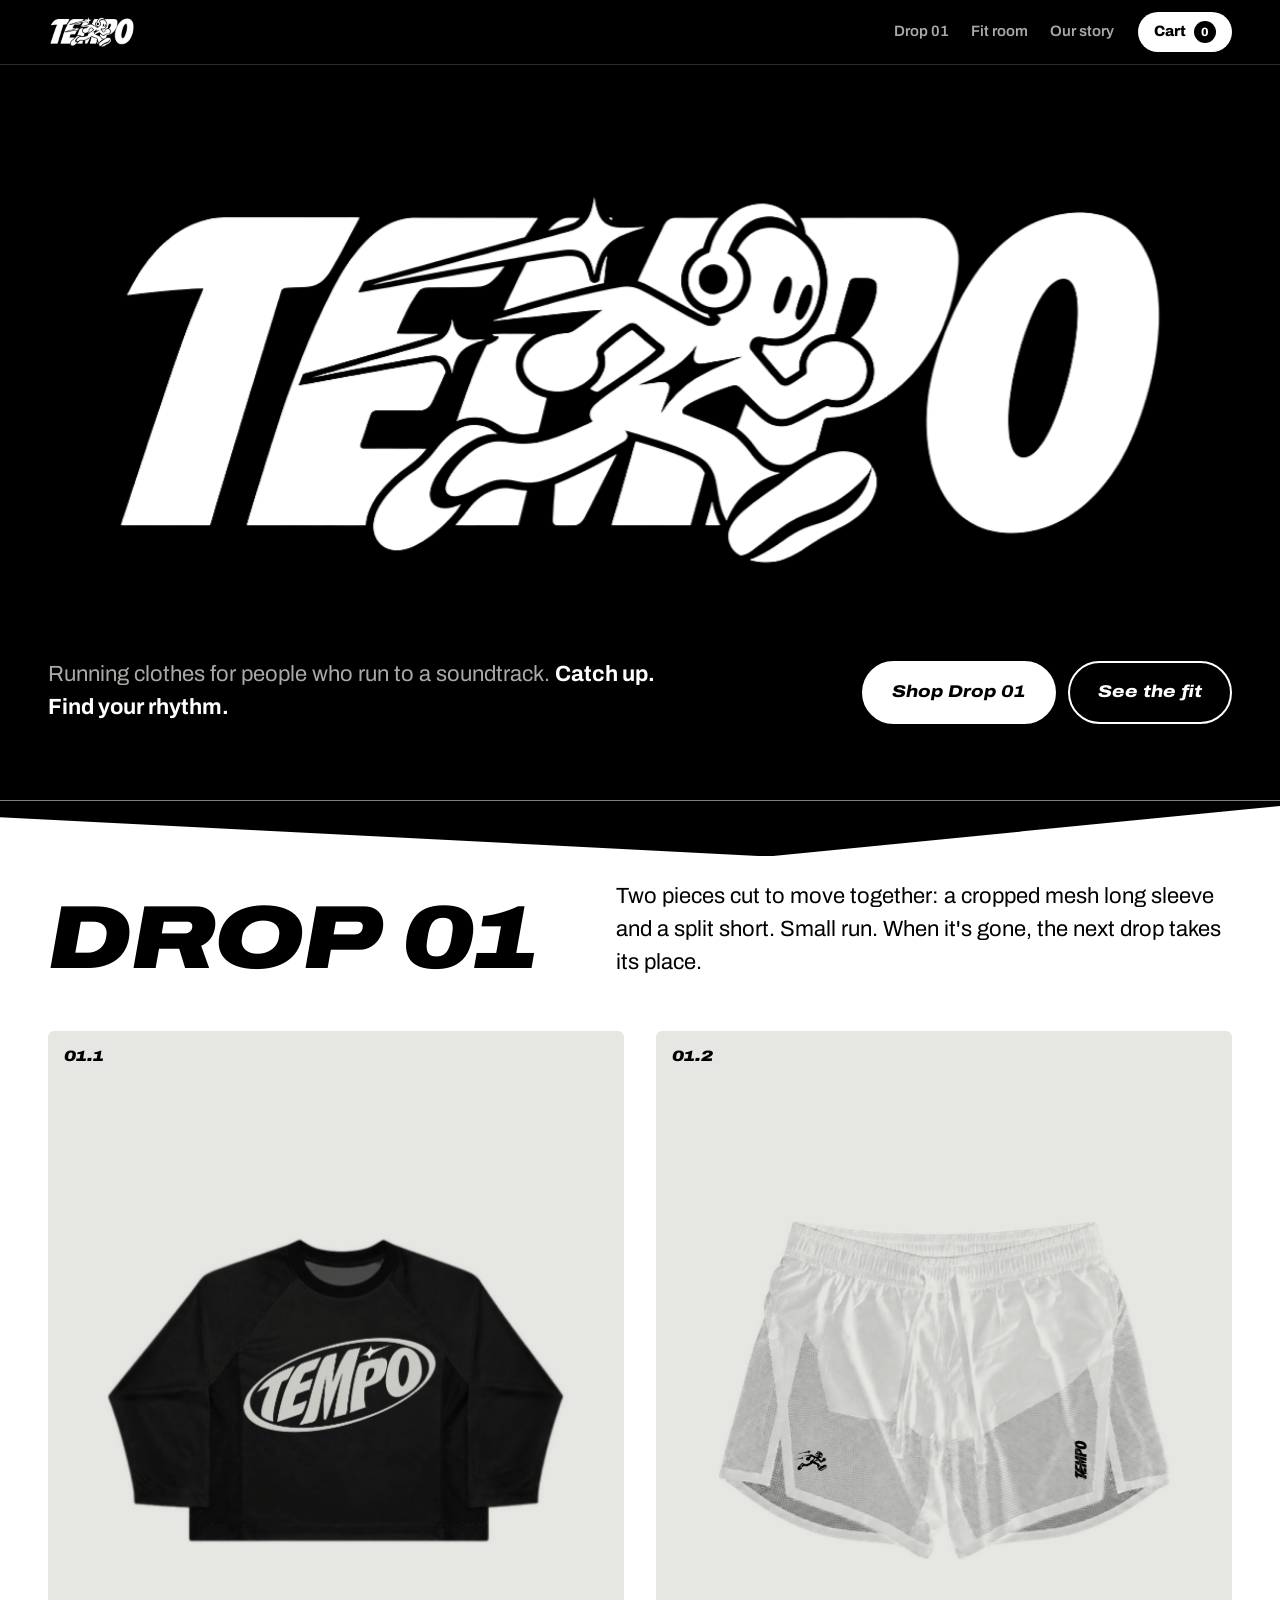
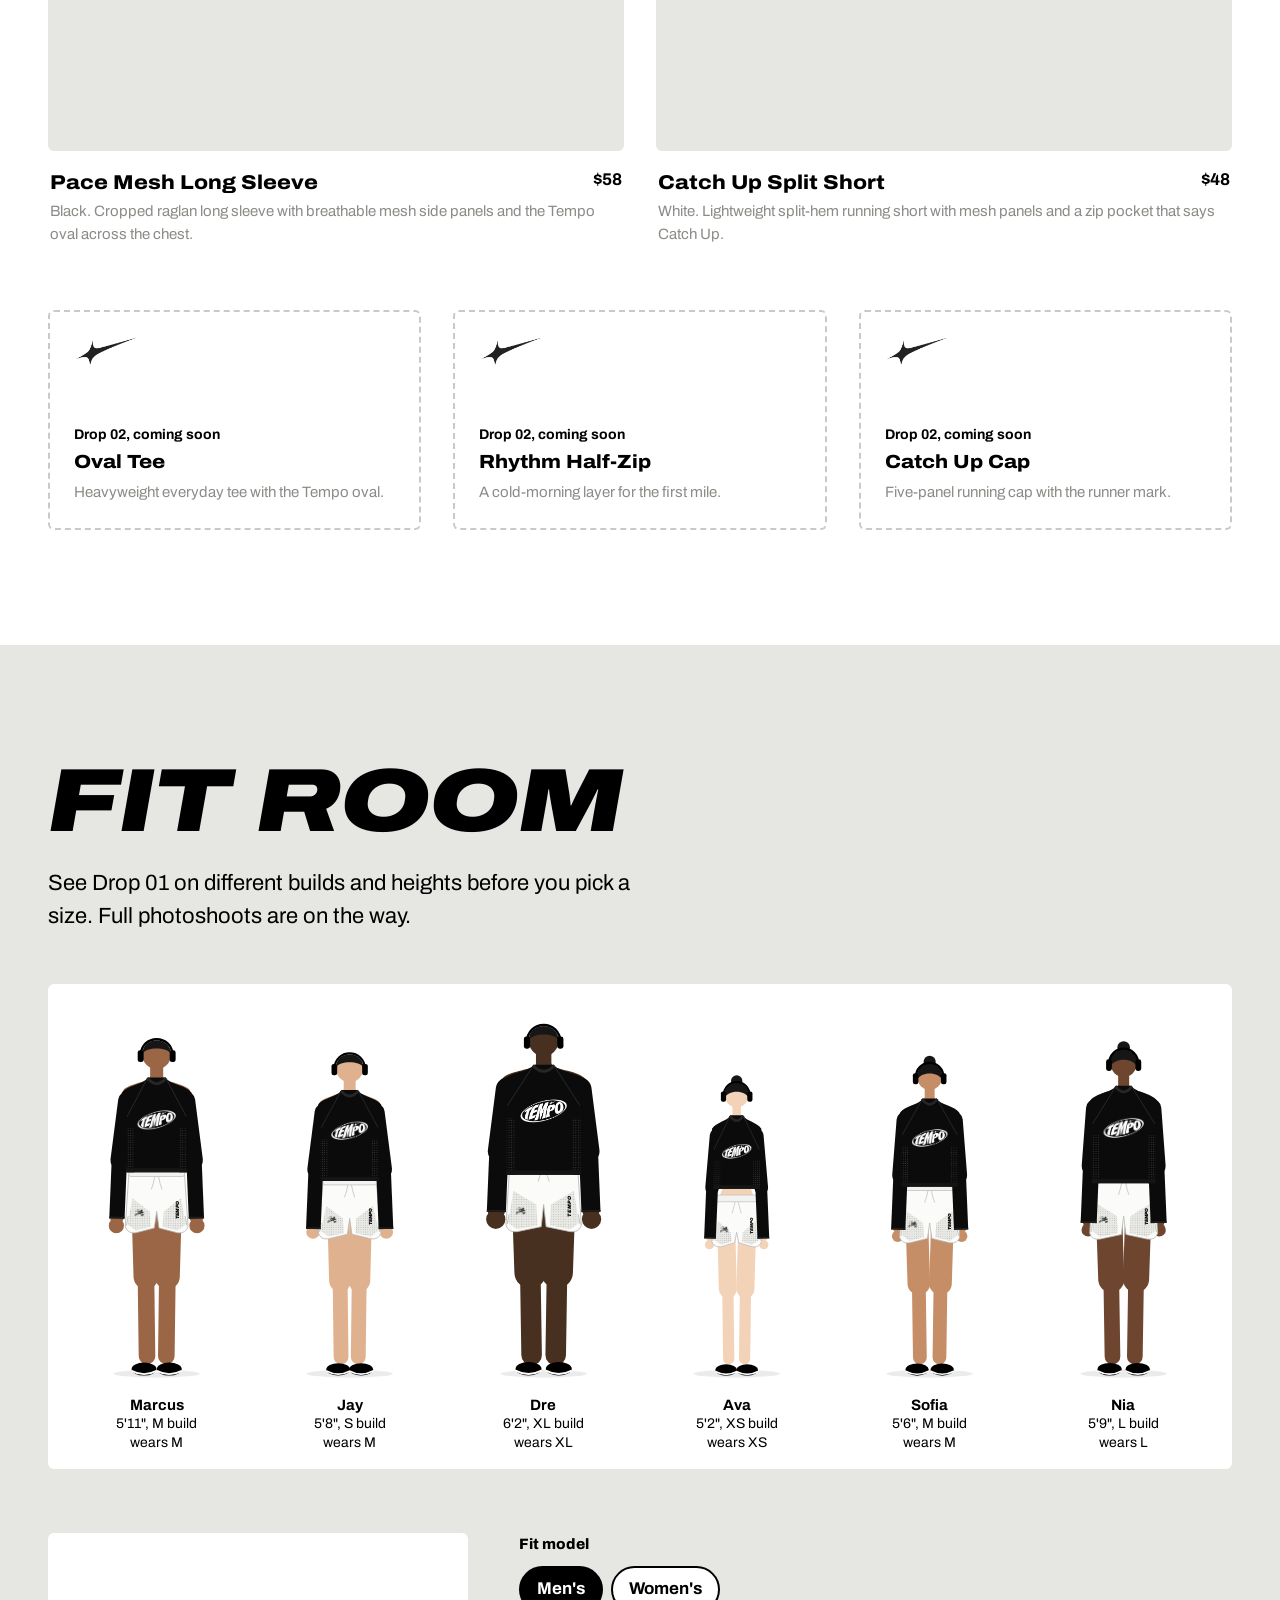
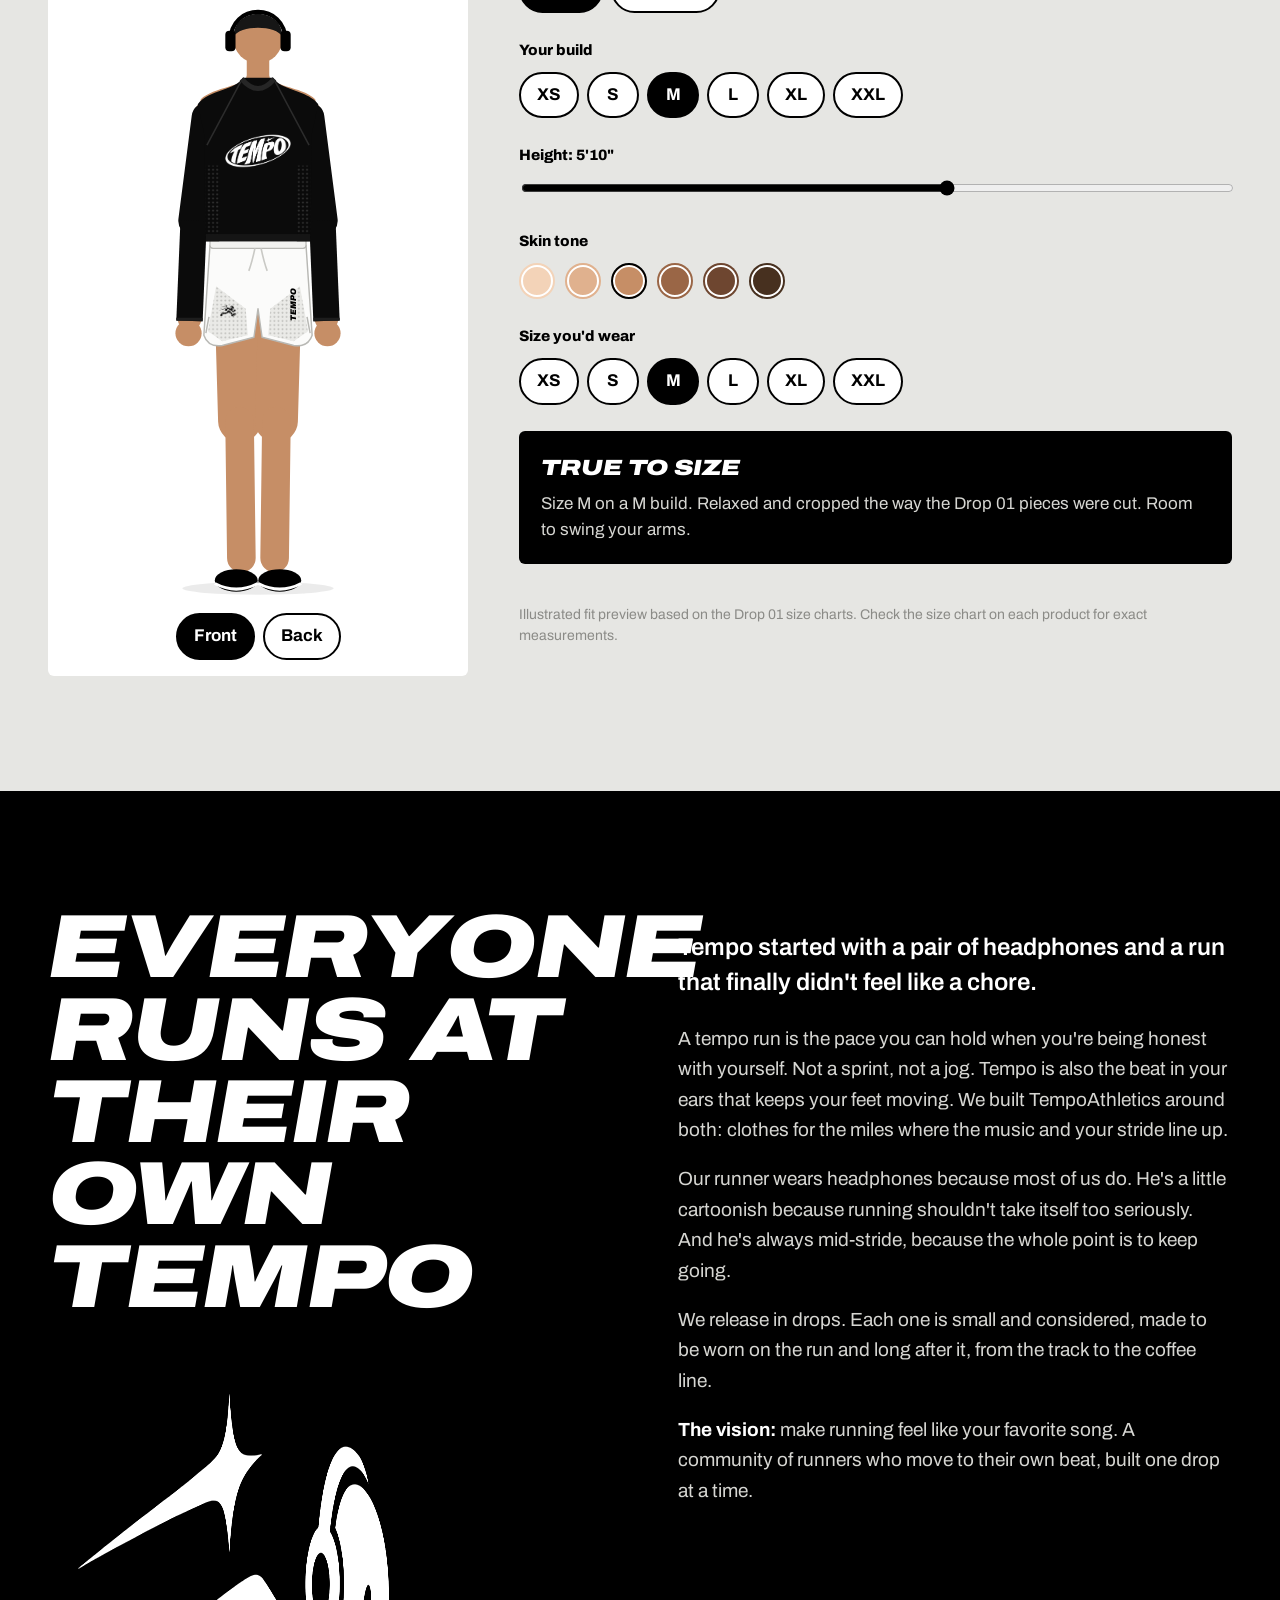
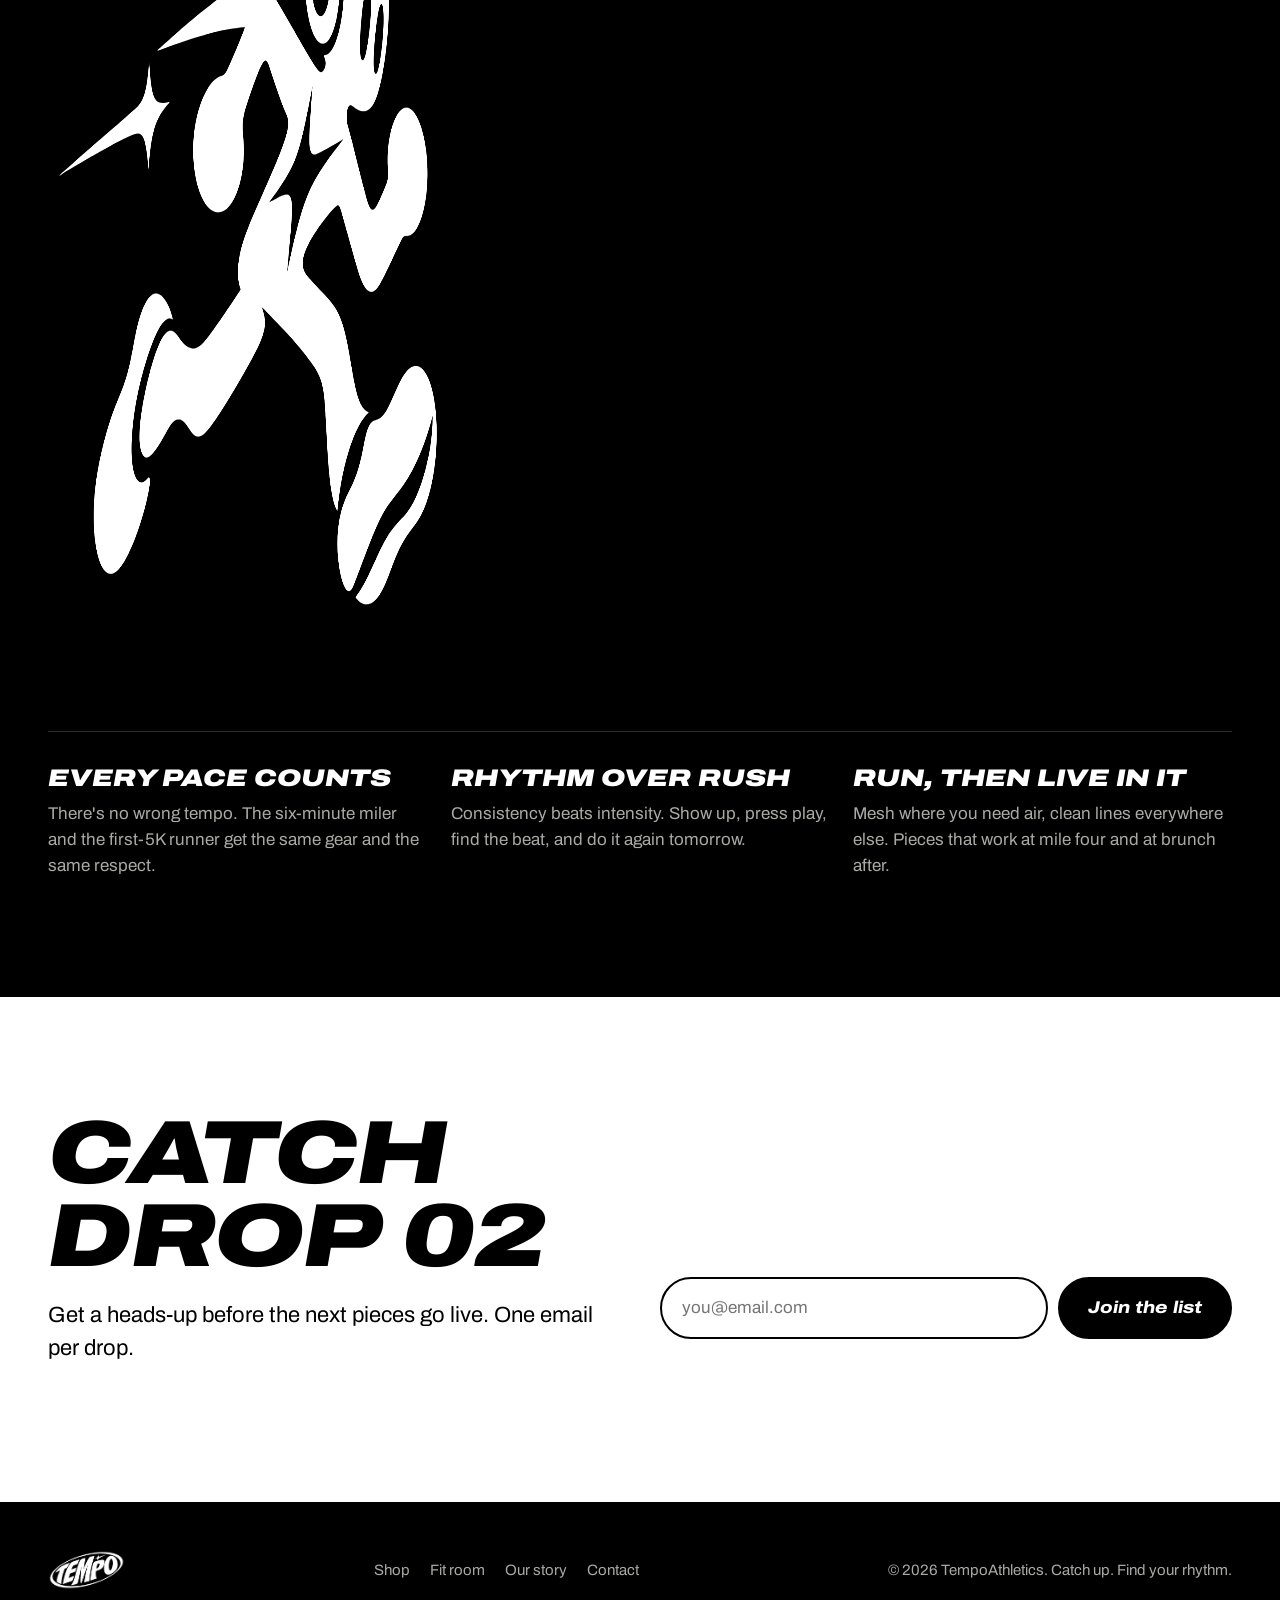
==== index.html @ 18c46579 "Launch TempoAthletics brand site and store Brand story and vision, Drop 01 shop, product pages, cart" ====
<!doctype html>
<html lang="en">
<head>
  <meta charset="utf-8">
  <meta name="viewport" content="width=device-width, initial-scale=1">
  <title>TempoAthletics — Catch up. Find your rhythm.</title>
  <meta name="description" content="TempoAthletics makes running clothes for people who run to a soundtrack. Shop Drop 01: the Pace Mesh Long Sleeve and Catch Up Split Short.">
  <meta property="og:title" content="TempoAthletics">
  <meta property="og:description" content="Catch up. Find your rhythm. Drop 01 is live.">
  <meta property="og:image" content="assets/logos/tempo-runner-wordmark-white.png">
  <meta name="theme-color" content="#000000">
  <link rel="icon" href="assets/logos/tempo-runner-black.png">
  <link rel="preconnect" href="https://fonts.googleapis.com">
  <link rel="preconnect" href="https://fonts.gstatic.com" crossorigin>
  <link href="https://fonts.googleapis.com/css2?family=Archivo:ital,wdth,wght@0,62..125,400..900;1,62..125,400..900&display=swap" rel="stylesheet">
  <link rel="stylesheet" href="css/style.css">
</head>
<body data-page="home">

<main>
  <!-- HERO -->
  <section class="hero" aria-labelledby="hero-title">
    <div class="wrap">
      <h1 id="hero-title" class="sr-only">TempoAthletics</h1>
      <div class="hero-mark">
        <img src="assets/logos/tempo-runner-wordmark-white.png" alt="Tempo wordmark with the headphone runner" width="1053" height="408">
      </div>
      <div class="hero-copy">
        <p class="lede">Running clothes for people who run to a soundtrack. <strong>Catch up. Find your rhythm.</strong></p>
        <div class="hero-actions">
          <a class="btn btn-solid-light" href="#drop">Shop Drop 01</a>
          <a class="btn btn-ghost-light" href="#fit-room">See the fit</a>
        </div>
      </div>
    </div>
  </section>
  <div class="hem" aria-hidden="true"></div>

  <!-- DROP 01 -->
  <section id="drop" aria-labelledby="drop-title" style="padding-top:24px">
    <div class="wrap">
      <div class="section-head">
        <h2 id="drop-title" class="display">Drop 01</h2>
        <p class="lede">Two pieces cut to move together: a cropped mesh long sleeve and a split short. Small run. When it's gone, the next drop takes its place.</p>
      </div>
      <div class="drop-grid" data-drop-grid></div>
      <div class="soon-row" data-soon-row aria-label="Coming in Drop 02"></div>
    </div>
  </section>

  <!-- FIT ROOM -->
  <section id="fit-room" class="fitroom" aria-labelledby="fit-title">
    <div class="wrap">
      <div class="section-head">
        <h2 id="fit-title" class="display">Fit room</h2>
        <p class="lede">See Drop 01 on different builds and heights before you pick a size. Full photoshoots are on the way.</p>
      </div>

      <div class="lineup" data-lineup></div>

      <div class="builder">
        <div class="stage">
          <div data-stage></div>
          <div class="stage-toggle seg" role="group" aria-label="View">
            <button type="button" data-view="front" aria-pressed="true">Front</button>
            <button type="button" data-view="back" aria-pressed="false">Back</button>
          </div>
        </div>
        <div class="controls">
          <fieldset class="control">
            <legend>Fit model</legend>
            <div class="seg" data-ctl="sex">
              <button type="button" data-v="m" aria-pressed="true">Men's</button>
              <button type="button" data-v="f" aria-pressed="false">Women's</button>
            </div>
          </fieldset>
          <fieldset class="control">
            <legend>Your build</legend>
            <div class="seg" data-ctl="body"></div>
          </fieldset>
          <div class="control">
            <label for="height">Height: <span data-height-out>5'10"</span></label>
            <input id="height" type="range" min="58" max="78" step="1" value="70" data-ctl-height>
          </div>
          <fieldset class="control">
            <legend>Skin tone</legend>
            <div class="tones" data-ctl="tone"></div>
          </fieldset>
          <fieldset class="control">
            <legend>Size you'd wear</legend>
            <div class="seg" data-ctl="size"></div>
          </fieldset>
          <div class="fit-readout" aria-live="polite" data-readout></div>
          <p class="fit-note">Illustrated fit preview based on the Drop 01 size charts. Check the size chart on each product for exact measurements.</p>
        </div>
      </div>
    </div>
  </section>

  <!-- STORY -->
  <section id="story" class="story" aria-labelledby="story-title">
    <div class="wrap">
      <div class="story-grid">
        <div>
          <h2 id="story-title" class="display" style="margin-bottom:40px">Everyone runs at their own tempo</h2>
          <img class="runner" src="assets/logos/tempo-runner-white.png" alt="The Tempo runner, mid-stride with headphones on" width="1299" height="883">
        </div>
        <div class="story-body">
          <p>Tempo started with a pair of headphones and a run that finally didn't feel like a chore.</p>
          <p>A tempo run is the pace you can hold when you're being honest with yourself. Not a sprint, not a jog. Tempo is also the beat in your ears that keeps your feet moving. We built TempoAthletics around both: clothes for the miles where the music and your stride line up.</p>
          <p>Our runner wears headphones because most of us do. He's a little cartoonish because running shouldn't take itself too seriously. And he's always mid-stride, because the whole point is to keep going.</p>
          <p>We release in drops. Each one is small and considered, made to be worn on the run and long after it, from the track to the coffee line.</p>
          <p><strong style="color:#fff">The vision:</strong> make running feel like your favorite song. A community of runners who move to their own beat, built one drop at a time.</p>
        </div>
      </div>
      <div class="beliefs">
        <div>
          <h3>Every pace counts</h3>
          <p>There's no wrong tempo. The six-minute miler and the first-5K runner get the same gear and the same respect.</p>
        </div>
        <div>
          <h3>Rhythm over rush</h3>
          <p>Consistency beats intensity. Show up, press play, find the beat, and do it again tomorrow.</p>
        </div>
        <div>
          <h3>Run, then live in it</h3>
          <p>Mesh where you need air, clean lines everywhere else. Pieces that work at mile four and at brunch after.</p>
        </div>
      </div>
    </div>
  </section>

  <!-- SIGNUP -->
  <section class="signup" aria-labelledby="signup-title">
    <div class="wrap signup-grid">
      <div>
        <h2 id="signup-title" class="display">Catch Drop 02</h2>
        <p class="lede">Get a heads-up before the next pieces go live. One email per drop.</p>
      </div>
      <div>
        <form data-signup novalidate>
          <label for="signup-email" class="sr-only">Email address</label>
          <input id="signup-email" type="email" placeholder="you@email.com" autocomplete="email" required>
          <button class="btn btn-solid-dark" type="submit">Join the list</button>
        </form>
        <p class="form-msg" data-signup-msg></p>
      </div>
    </div>
  </section>
</main>

<script src="js/app.js"></script>
<script src="js/fitroom.js"></script>
<script src="js/home.js"></script>
</body>
</html>
---- css/style.css ----
/* TempoAthletics — design tokens
   Monochrome like the garments: black top, white short, mesh grey in between. */
:root {
  --ink: #000000;
  --paper: #ffffff;
  --mesh: #e6e6e3;       /* light mesh panel */
  --mesh-deep: #8b8b87;  /* mesh shadow / secondary text on white */
  --smoke: #a9a9a5;      /* secondary text on black */
  --rule-dark: #2b2b2b;
  --pace: 0.6s;          /* one beat */
  --font: "Archivo", system-ui, sans-serif;
  --gutter: clamp(16px, 4vw, 48px);
  --max: 1280px;
}

*, *::before, *::after { box-sizing: border-box; }
html { -webkit-text-size-adjust: 100%; }
body {
  margin: 0;
  background: var(--paper);
  color: var(--ink);
  font-family: var(--font);
  font-size: 17px;
  line-height: 1.55;
  font-variation-settings: "wdth" 100;
}
img { max-width: 100%; display: block; }
a { color: inherit; }
button { font: inherit; color: inherit; }
:focus-visible { outline: 3px solid var(--mesh-deep); outline-offset: 3px; }
.wrap { max-width: var(--max); margin: 0 auto; padding: 0 var(--gutter); }
.sr-only { position: absolute; width: 1px; height: 1px; overflow: hidden; clip: rect(0 0 0 0); white-space: nowrap; }

/* Display type: expanded, italic, heavy — the logo's posture */
.display {
  font-style: italic;
  font-weight: 900;
  font-variation-settings: "wdth" 125;
  text-transform: uppercase;
  letter-spacing: -0.01em;
  line-height: 0.92;
  margin: 0;
}
h2.display { font-size: clamp(40px, 7vw, 96px); }
h3 { font-size: 22px; line-height: 1.2; margin: 0 0 8px; font-weight: 800; font-variation-settings: "wdth" 112; }
.lede { font-size: clamp(18px, 2vw, 22px); line-height: 1.5; max-width: 34em; }
.muted { color: var(--mesh-deep); }

/* ---------- Header ---------- */
.site-header {
  position: sticky; top: 0; z-index: 40;
  background: var(--ink); color: var(--paper);
  border-bottom: 1px solid var(--rule-dark);
}
.site-header .wrap { display: flex; align-items: center; gap: 24px; height: 64px; }
.brand img { height: 34px; width: auto; }
.nav { display: flex; gap: 22px; margin-left: auto; }
.nav a { text-decoration: none; font-weight: 600; font-size: 15px; color: var(--smoke); }
.nav a:hover, .nav a[aria-current="page"] { color: var(--paper); }
.cart-btn {
  display: inline-flex; align-items: center; gap: 8px;
  background: var(--paper); color: var(--ink); border: 0; border-radius: 999px;
  padding: 8px 16px; font-weight: 800; cursor: pointer; font-size: 15px;
}
.cart-count {
  background: var(--ink); color: var(--paper); border-radius: 999px;
  min-width: 22px; height: 22px; display: inline-grid; place-items: center; font-size: 12px; padding: 0 6px;
}
@media (max-width: 720px) {
  .nav { display: none; }
  .site-header .wrap { justify-content: space-between; }
}

/* ---------- Buttons ---------- */
.btn {
  display: inline-flex; align-items: center; justify-content: center; gap: 10px;
  padding: 16px 28px; border-radius: 999px; border: 2px solid currentColor;
  font-weight: 800; font-style: italic; font-variation-settings: "wdth" 118;
  text-decoration: none; cursor: pointer; font-size: 17px; background: transparent;
  transition: background .15s, color .15s;
}
.btn-solid-light { background: var(--paper); color: var(--ink); border-color: var(--paper); }
.btn-solid-light:hover { background: var(--mesh); }
.btn-solid-dark { background: var(--ink); color: var(--paper); border-color: var(--ink); }
.btn-solid-dark:hover { background: #2a2a2a; }
.btn-ghost-light { color: var(--paper); }
.btn-ghost-light:hover { background: var(--paper); color: var(--ink); }
.btn[disabled] { opacity: .45; cursor: not-allowed; }
.btn-block { width: 100%; }

/* ---------- Hero ---------- */
.hero {
  background: var(--ink); color: var(--paper);
  overflow: hidden; position: relative;
  padding: clamp(48px, 8vw, 110px) 0 0;
}
.hero-mark {
  width: min(1100px, 100%); margin: 0 auto;
}
.hero-mark img { width: 100%; height: auto; }
.hero-copy {
  display: grid; grid-template-columns: 1.2fr 1fr; gap: 40px; align-items: end;
  padding: clamp(32px, 5vw, 64px) 0 clamp(48px, 6vw, 80px);
}
.hero-copy .lede { color: var(--smoke); margin: 0; }
.hero-copy .lede strong { color: var(--paper); font-weight: 700; }
.hero-actions { display: flex; flex-wrap: wrap; gap: 12px; justify-content: flex-end; }
@media (max-width: 820px) {
  .hero-copy { grid-template-columns: 1fr; }
  .hero-actions { justify-content: flex-start; }
}
/* The one orchestrated motion: the wordmark sprints in once */
@media (prefers-reduced-motion: no-preference) {
  .hero-mark img { animation: sprint-in 1.1s cubic-bezier(.16,.84,.3,1) both; }
  @keyframes sprint-in {
    0% { transform: translateX(-38%) skewX(-18deg); opacity: 0; filter: blur(10px); }
    60% { filter: blur(0); opacity: 1; }
    80% { transform: translateX(1.5%) skewX(3deg); }
    100% { transform: none; }
  }
}

/* Tempo strip — a split hem: black meets white */
.hem {
  height: 56px; background: var(--paper); position: relative;
}
.hem::before {
  content: ""; position: absolute; inset: 0 0 auto 0; height: 56px; background: var(--ink);
  clip-path: polygon(0 0, 100% 0, 100% 10%, 60% 100%, 0 30%);
}

/* ---------- Sections ---------- */
section { padding: clamp(64px, 9vw, 128px) 0; }
.section-head { display: flex; justify-content: space-between; align-items: end; gap: 24px; margin-bottom: clamp(32px, 4vw, 56px); flex-wrap: wrap; }
.section-head p { margin: 0; max-width: 28em; }

/* ---------- Product grid ---------- */
.drop-grid { display: grid; grid-template-columns: repeat(2, 1fr); gap: clamp(16px, 2.5vw, 32px); }
.product-card { text-decoration: none; display: block; position: relative; }
.product-card .frame {
  background: var(--mesh); aspect-ratio: 4 / 5; display: grid; place-items: center;
  overflow: hidden; position: relative; border-radius: 6px;
}
.product-card .frame img { width: 86%; mix-blend-mode: multiply; transition: opacity .25s; }
.product-card .frame img.alt { position: absolute; opacity: 0; }
.product-card:hover .frame img.alt, .product-card:focus-visible .frame img.alt { opacity: 1; }
.product-card:hover .frame img.main, .product-card:focus-visible .frame img.main { opacity: 0; }
.product-card .meta { display: flex; justify-content: space-between; gap: 16px; padding: 16px 2px 0; }
.product-card .name { font-weight: 800; font-size: 20px; font-variation-settings: "wdth" 112; }
.product-card .price { font-weight: 700; }
.product-card .sub { color: var(--mesh-deep); font-size: 15px; padding: 2px 2px 0; }
.item-no {
  position: absolute; top: 14px; left: 16px; font-weight: 900; font-style: italic;
  font-variation-settings: "wdth" 125; font-size: 15px;
}

.soon-row { display: grid; grid-template-columns: repeat(3, 1fr); gap: clamp(16px, 2.5vw, 32px); margin-top: clamp(40px, 5vw, 72px); }
.soon-card {
  border: 2px dashed #c9c9c5; border-radius: 6px; padding: 24px; min-height: 220px;
  display: flex; flex-direction: column; justify-content: space-between;
}
.soon-card img { width: 64px; opacity: .9; }
.soon-card .name { font-weight: 800; font-size: 19px; font-variation-settings: "wdth" 112; }
.soon-card p { margin: 4px 0 0; color: var(--mesh-deep); font-size: 15px; }
.soon-tag { font-weight: 700; font-size: 14px; }
@media (max-width: 820px) {
  .drop-grid { grid-template-columns: 1fr; }
  .soon-row { grid-template-columns: 1fr; }
}

/* ---------- Story ---------- */
.story { background: var(--ink); color: var(--paper); }
.story-grid { display: grid; grid-template-columns: 1fr 1fr; gap: clamp(32px, 6vw, 96px); align-items: start; }
.story-grid .runner { width: 100%; max-width: 520px; }
.story-body p { font-size: 19px; line-height: 1.6; color: #d6d6d2; max-width: 32em; }
.story-body p:first-of-type { color: var(--paper); font-size: 24px; line-height: 1.45; font-weight: 600; }
.beliefs { display: grid; grid-template-columns: repeat(3, 1fr); gap: 24px; margin-top: clamp(56px, 7vw, 96px); border-top: 1px solid var(--rule-dark); padding-top: 32px; }
.beliefs h3 { font-style: italic; font-variation-settings: "wdth" 125; font-weight: 900; text-transform: uppercase; font-size: 24px; }
.beliefs p { color: var(--smoke); margin: 0; }
@media (max-width: 820px) {
  .story-grid, .beliefs { grid-template-columns: 1fr; }
}

/* ---------- Fit room ---------- */
.fitroom { background: var(--mesh); }
.lineup {
  display: grid; grid-template-columns: repeat(6, 1fr); gap: 8px; align-items: end;
  background: var(--paper); border-radius: 6px; padding: 24px 16px 16px;
}
.lineup figure { margin: 0; text-align: center; }
.lineup svg { width: 100%; height: auto; }
.lineup figcaption { font-size: 14px; line-height: 1.35; padding-top: 8px; }
.lineup figcaption b { display: block; font-size: 15px; }
@media (max-width: 900px) { .lineup { grid-template-columns: repeat(3, 1fr); row-gap: 28px; } }

.builder { display: grid; grid-template-columns: minmax(260px, 420px) 1fr; gap: clamp(24px, 4vw, 56px); margin-top: clamp(40px, 5vw, 64px); align-items: start; }
.stage { background: var(--paper); border-radius: 6px; padding: 16px; position: sticky; top: 80px; }
.stage svg { width: 100%; height: auto; max-height: 72vh; }
.stage-toggle { display: flex; gap: 8px; justify-content: center; margin-top: 8px; }
.controls { display: grid; gap: 26px; }
.control legend, .control > label { font-weight: 800; font-size: 15px; margin-bottom: 10px; display: block; padding: 0; }
.control { border: 0; padding: 0; margin: 0; }
.seg { display: flex; flex-wrap: wrap; gap: 8px; }
.seg button {
  border: 2px solid var(--ink); background: var(--paper); border-radius: 999px;
  padding: 8px 16px; cursor: pointer; font-weight: 700; min-width: 52px;
}
.seg button[aria-pressed="true"] { background: var(--ink); color: var(--paper); }
.seg button:disabled { opacity: .35; cursor: not-allowed; }
.tones { display: flex; gap: 10px; }
.tones button { width: 36px; height: 36px; border-radius: 50%; border: 2px solid transparent; cursor: pointer; box-shadow: inset 0 0 0 2px var(--paper); }
.tones button[aria-pressed="true"] { border-color: var(--ink); }
input[type="range"] { width: 100%; accent-color: var(--ink); }
.fit-readout { background: var(--ink); color: var(--paper); border-radius: 6px; padding: 20px 22px; }
.fit-readout strong { display: block; font-size: 22px; font-style: italic; font-weight: 900; font-variation-settings: "wdth" 125; text-transform: uppercase; }
.fit-readout p { margin: 6px 0 0; color: #d6d6d2; }
.fit-note { font-size: 14px; color: var(--mesh-deep); }
@media (max-width: 820px) {
  .builder { grid-template-columns: 1fr; }
  .stage { position: static; }
  .stage svg { max-height: 60vh; }
}

/* ---------- Newsletter / footer ---------- */
.signup { background: var(--paper); border-top: 2px solid var(--ink); }
.signup-grid { display: grid; grid-template-columns: 1fr 1fr; gap: 40px; align-items: end; }
.signup form { display: flex; gap: 10px; }
.signup input {
  flex: 1; min-width: 0; padding: 16px 20px; border: 2px solid var(--ink); border-radius: 999px; font: inherit;
}
.form-msg { font-size: 15px; margin-top: 10px; min-height: 1.5em; }
@media (max-width: 820px) { .signup-grid { grid-template-columns: 1fr; } .signup form { flex-direction: column; } }

.site-footer { background: var(--ink); color: var(--smoke); padding: 48px 0 32px; font-size: 15px; }
.site-footer .wrap { display: flex; justify-content: space-between; gap: 24px; flex-wrap: wrap; align-items: center; }
.site-footer img { height: 40px; width: auto; }
.site-footer nav { display: flex; gap: 20px; flex-wrap: wrap; }
.site-footer a { text-decoration: none; }
.site-footer a:hover { color: var(--paper); }

/* ---------- Cart drawer ---------- */
.drawer-scrim { position: fixed; inset: 0; background: rgba(0,0,0,.5); opacity: 0; pointer-events: none; transition: opacity .2s; z-index: 60; }
.drawer {
  position: fixed; top: 0; right: 0; bottom: 0; width: min(440px, 100%);
  background: var(--paper); z-index: 61; transform: translateX(100%); transition: transform .3s cubic-bezier(.2,.8,.2,1);
  display: flex; flex-direction: column;
}
body.cart-open .drawer { transform: none; }
body.cart-open .drawer-scrim { opacity: 1; pointer-events: auto; }
.drawer-head { display: flex; justify-content: space-between; align-items: center; padding: 20px 24px; border-bottom: 2px solid var(--ink); }
.drawer-head h2 { font-size: 26px; }
.icon-btn { background: none; border: 0; cursor: pointer; font-size: 28px; line-height: 1; padding: 4px 8px; }
.drawer-body { flex: 1; overflow-y: auto; padding: 8px 24px; }
.drawer-foot { padding: 20px 24px; border-top: 1px solid #ddd; }
.ship-meter { font-size: 14px; margin-bottom: 14px; }
.ship-meter .bar { height: 6px; background: var(--mesh); border-radius: 3px; margin-top: 6px; overflow: hidden; }
.ship-meter .bar span { display: block; height: 100%; background: var(--ink); }
.line-item { display: grid; grid-template-columns: 76px 1fr auto; gap: 14px; padding: 16px 0; border-bottom: 1px solid #e5e5e5; align-items: start; }
.line-item img { width: 76px; height: 92px; object-fit: contain; background: var(--mesh); border-radius: 4px; mix-blend-mode: multiply; }
.line-item .li-name { font-weight: 800; }
.line-item .li-sub { font-size: 14px; color: var(--mesh-deep); }
.qty { display: inline-flex; align-items: center; border: 1.5px solid var(--ink); border-radius: 999px; margin-top: 8px; }
.qty button { background: none; border: 0; width: 32px; height: 30px; cursor: pointer; font-weight: 800; }
.qty span { min-width: 22px; text-align: center; font-weight: 700; }
.remove { background: none; border: 0; text-decoration: underline; cursor: pointer; font-size: 14px; color: var(--mesh-deep); padding: 0; margin-top: 8px; display: block; }
.totals { display: grid; gap: 6px; margin-bottom: 16px; }
.totals div { display: flex; justify-content: space-between; }
.totals .grand { font-weight: 900; font-size: 20px; border-top: 2px solid var(--ink); padding-top: 10px; margin-top: 4px; }
.empty { text-align: center; padding: 48px 0; }
.empty img { width: 120px; margin: 0 auto 16px; }

.toast {
  position: fixed; left: 50%; bottom: 24px; transform: translate(-50%, 120px);
  background: var(--ink); color: var(--paper); padding: 12px 20px; border-radius: 999px; font-weight: 700; z-index: 70;
  transition: transform .3s, visibility .3s; visibility: hidden;
}
.toast.show { transform: translate(-50%, 0); visibility: visible; }

/* ---------- Product page ---------- */
.pdp { padding-top: clamp(32px, 5vw, 64px); }
.pdp-grid { display: grid; grid-template-columns: 1.3fr 1fr; gap: clamp(24px, 5vw, 72px); align-items: start; }
.gallery { display: grid; gap: 12px; }
.gallery .shot { background: var(--mesh); border-radius: 6px; aspect-ratio: 5 / 4; display: grid; place-items: center; }
.gallery .shot img { width: 88%; mix-blend-mode: multiply; }
.buy { position: sticky; top: 88px; }
.buy h1 { font-size: clamp(36px, 5vw, 60px); }
.buy .price { font-size: 26px; font-weight: 800; margin: 14px 0 6px; }
.buy .summary { margin: 0 0 24px; }
.size-grid { display: grid; grid-template-columns: repeat(6, 1fr); gap: 8px; margin-bottom: 8px; }
.size-grid button { border: 2px solid var(--ink); background: var(--paper); border-radius: 6px; padding: 12px 0; font-weight: 800; cursor: pointer; }
.size-grid button[aria-pressed="true"] { background: var(--ink); color: var(--paper); }
.size-row { display: flex; justify-content: space-between; align-items: baseline; margin-bottom: 10px; }
.size-row button { background: none; border: 0; text-decoration: underline; cursor: pointer; padding: 0; }
.buy .btn-block { margin-top: 16px; }
.detail-list { padding-left: 20px; }
.size-table { width: 100%; border-collapse: collapse; font-size: 15px; margin-top: 8px; }
.size-table th, .size-table td { text-align: left; padding: 8px 6px; border-bottom: 1px solid #ddd; }
.size-table th { font-weight: 800; }
details { border-top: 1px solid #ddd; padding: 14px 0; }
details summary { font-weight: 800; cursor: pointer; }
@media (max-width: 860px) { .pdp-grid { grid-template-columns: 1fr; } .buy { position: static; } }

/* ---------- Checkout ---------- */
.checkout { padding-top: clamp(32px, 5vw, 64px); }
.checkout-grid { display: grid; grid-template-columns: 1.3fr 1fr; gap: clamp(24px, 5vw, 72px); align-items: start; }
.field { display: grid; gap: 6px; margin-bottom: 16px; }
.field label { font-weight: 700; font-size: 15px; }
.field input, .field select {
  padding: 14px 16px; border: 2px solid #cfcfcb; border-radius: 6px; font: inherit; background: var(--paper);
}
.field input:focus, .field select:focus { border-color: var(--ink); outline: none; }
.field input[aria-invalid="true"] { border-color: #b00020; }
.err { color: #b00020; font-size: 14px; min-height: 0; }
.row-2 { display: grid; grid-template-columns: 1fr 1fr; gap: 14px; }
.row-3 { display: grid; grid-template-columns: 2fr 1fr 1fr; gap: 14px; }
.fs { border: 0; padding: 0; margin: 0 0 32px; }
.fs legend { font-size: 22px; font-weight: 900; font-style: italic; font-variation-settings: "wdth" 125; text-transform: uppercase; margin-bottom: 16px; padding: 0; }
.summary-card { background: var(--mesh); border-radius: 6px; padding: 24px; position: sticky; top: 88px; }
.summary-card .line-item { border-color: #d2d2ce; }
.summary-card .line-item img { background: var(--paper); }
.secure-note { font-size: 14px; color: var(--mesh-deep); margin-top: 12px; }
@media (max-width: 860px) { .checkout-grid { grid-template-columns: 1fr; } .summary-card { position: static; order: -1; } .row-3 { grid-template-columns: 1fr 1fr; } .row-3 .field:first-child { grid-column: 1 / -1; } }

.confirm { text-align: center; padding: clamp(64px, 10vw, 140px) 0; }
.confirm img { width: min(420px, 80%); margin: 0 auto 32px; }
.confirm p { margin: 16px auto; max-width: 30em; }

/* grid children may shrink below their content width */
.checkout-grid > *, .pdp-grid > *, .builder > *, .story-grid > * { min-width: 0; }
.story-grid .runner { max-width: 400px; }
.field input, .field select { width: 100%; min-width: 0; }
.row-2 > *, .row-3 > * { min-width: 0; }
.row-2, .row-3 { align-items: start; }
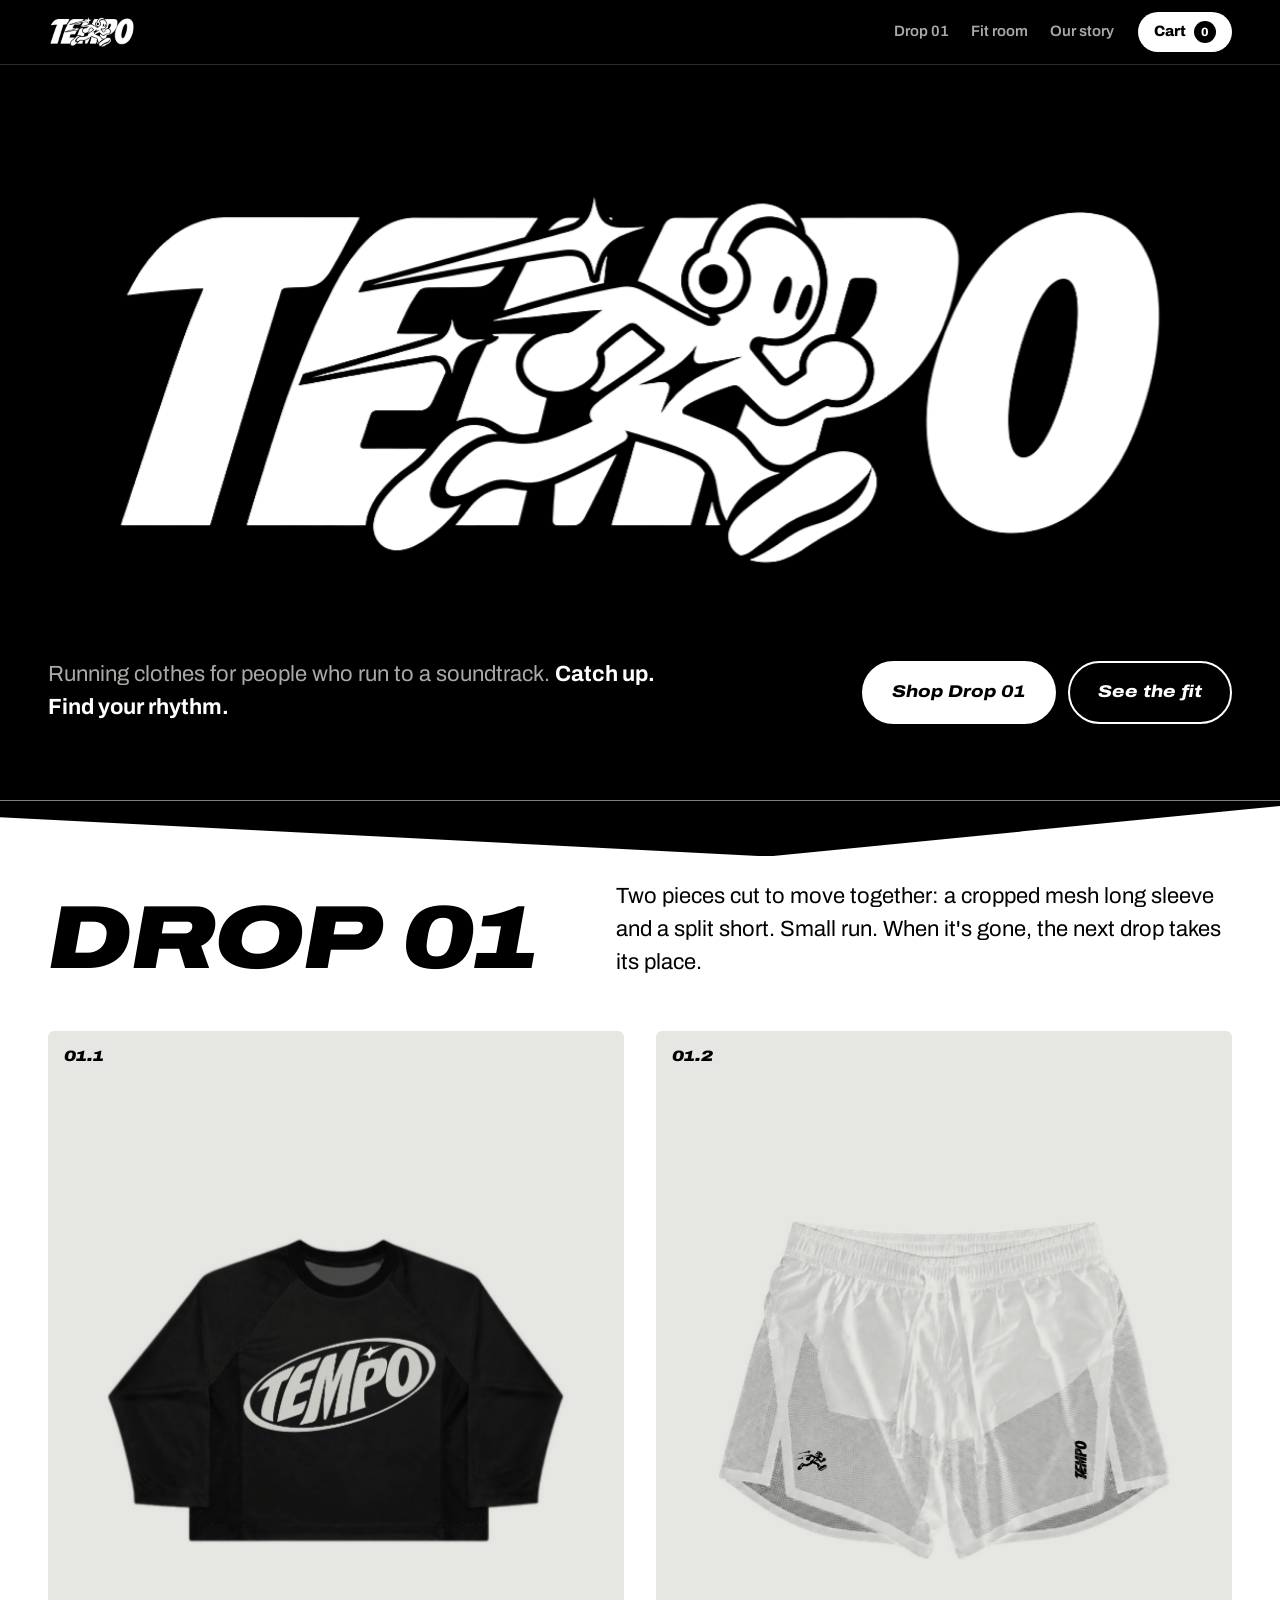
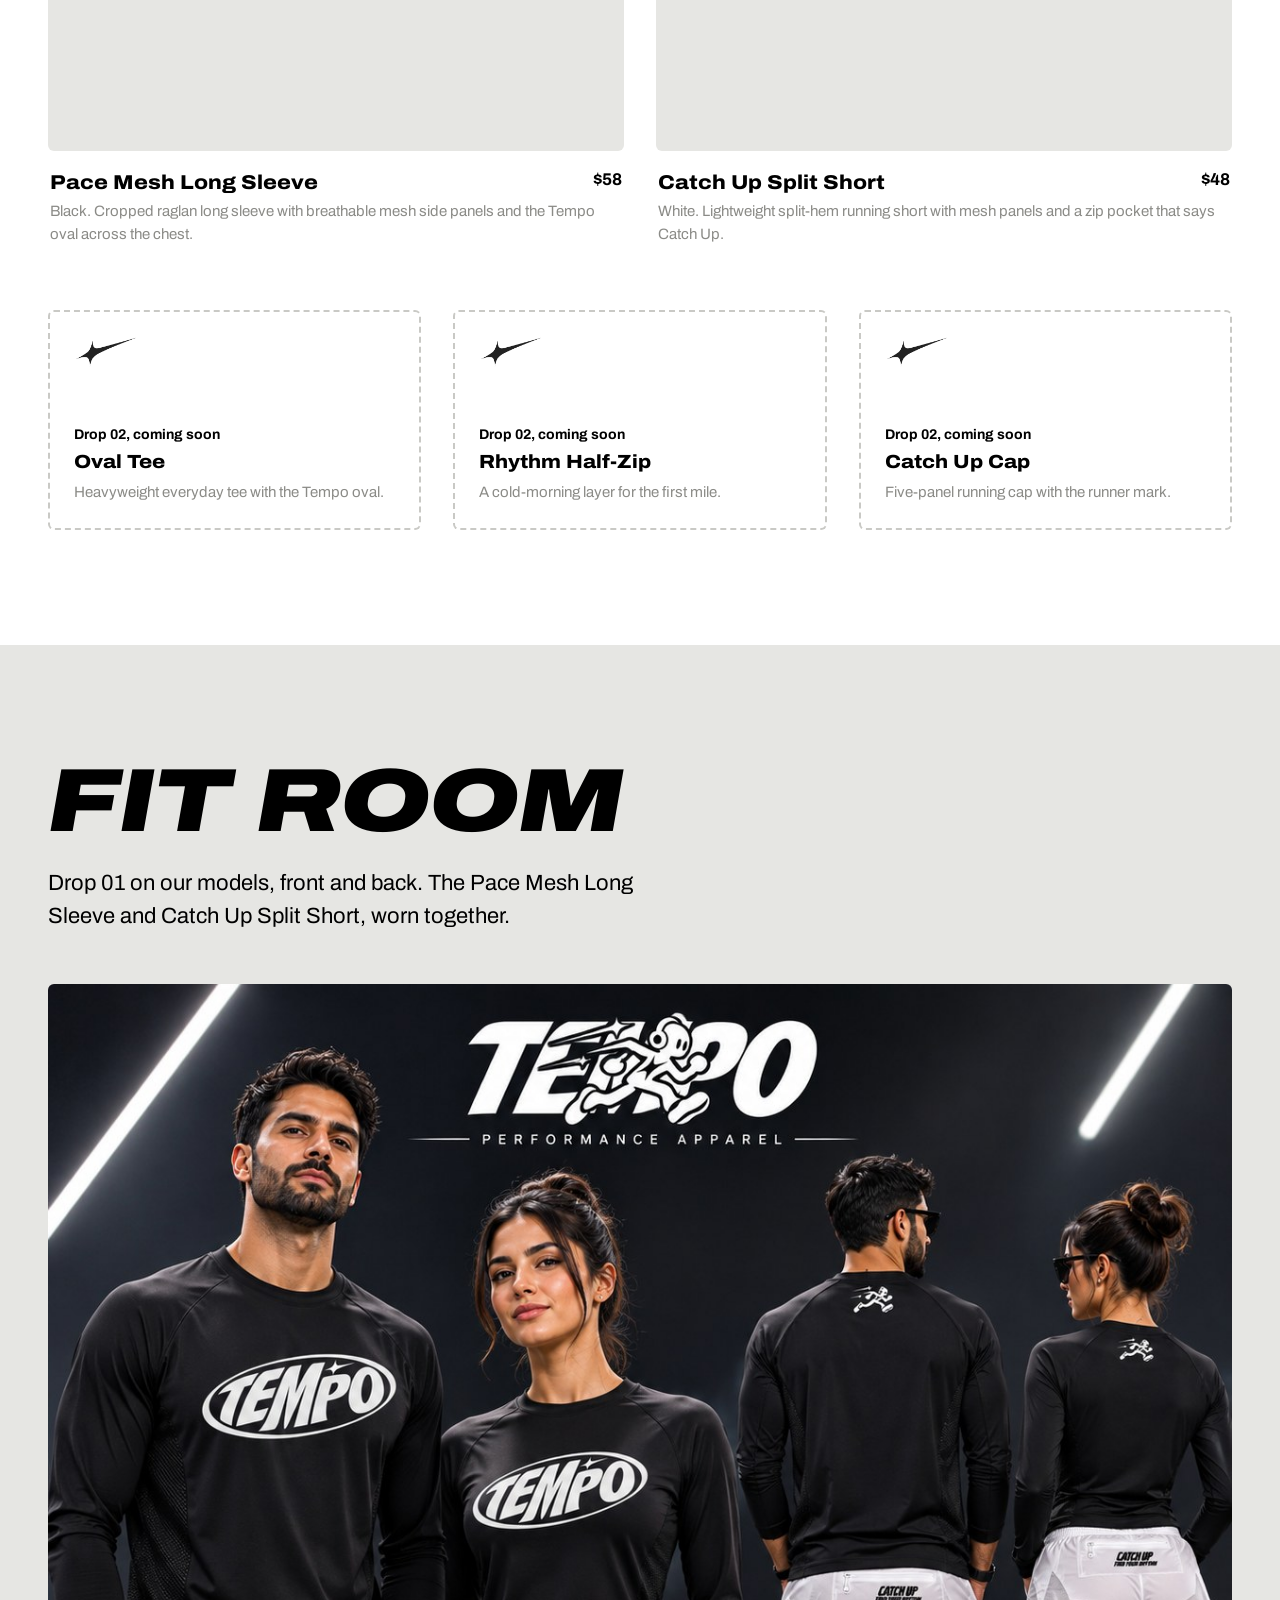
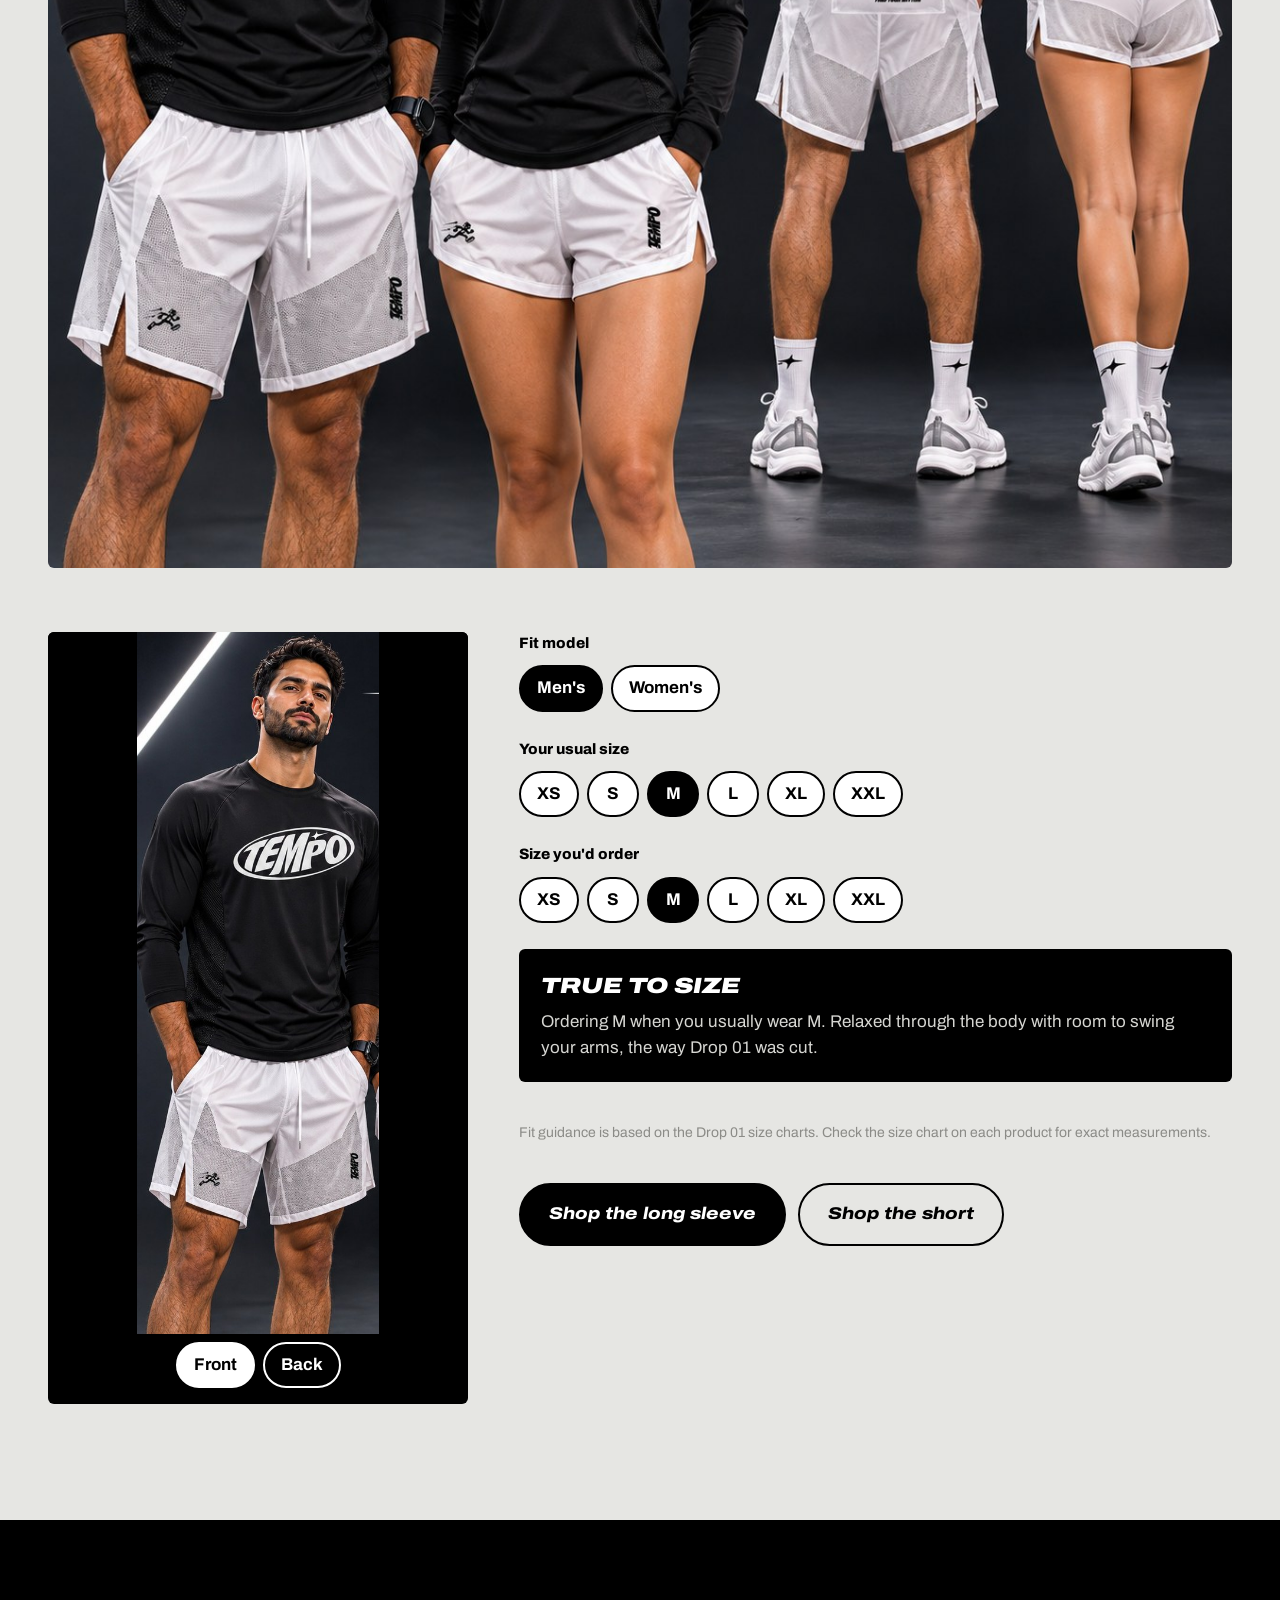
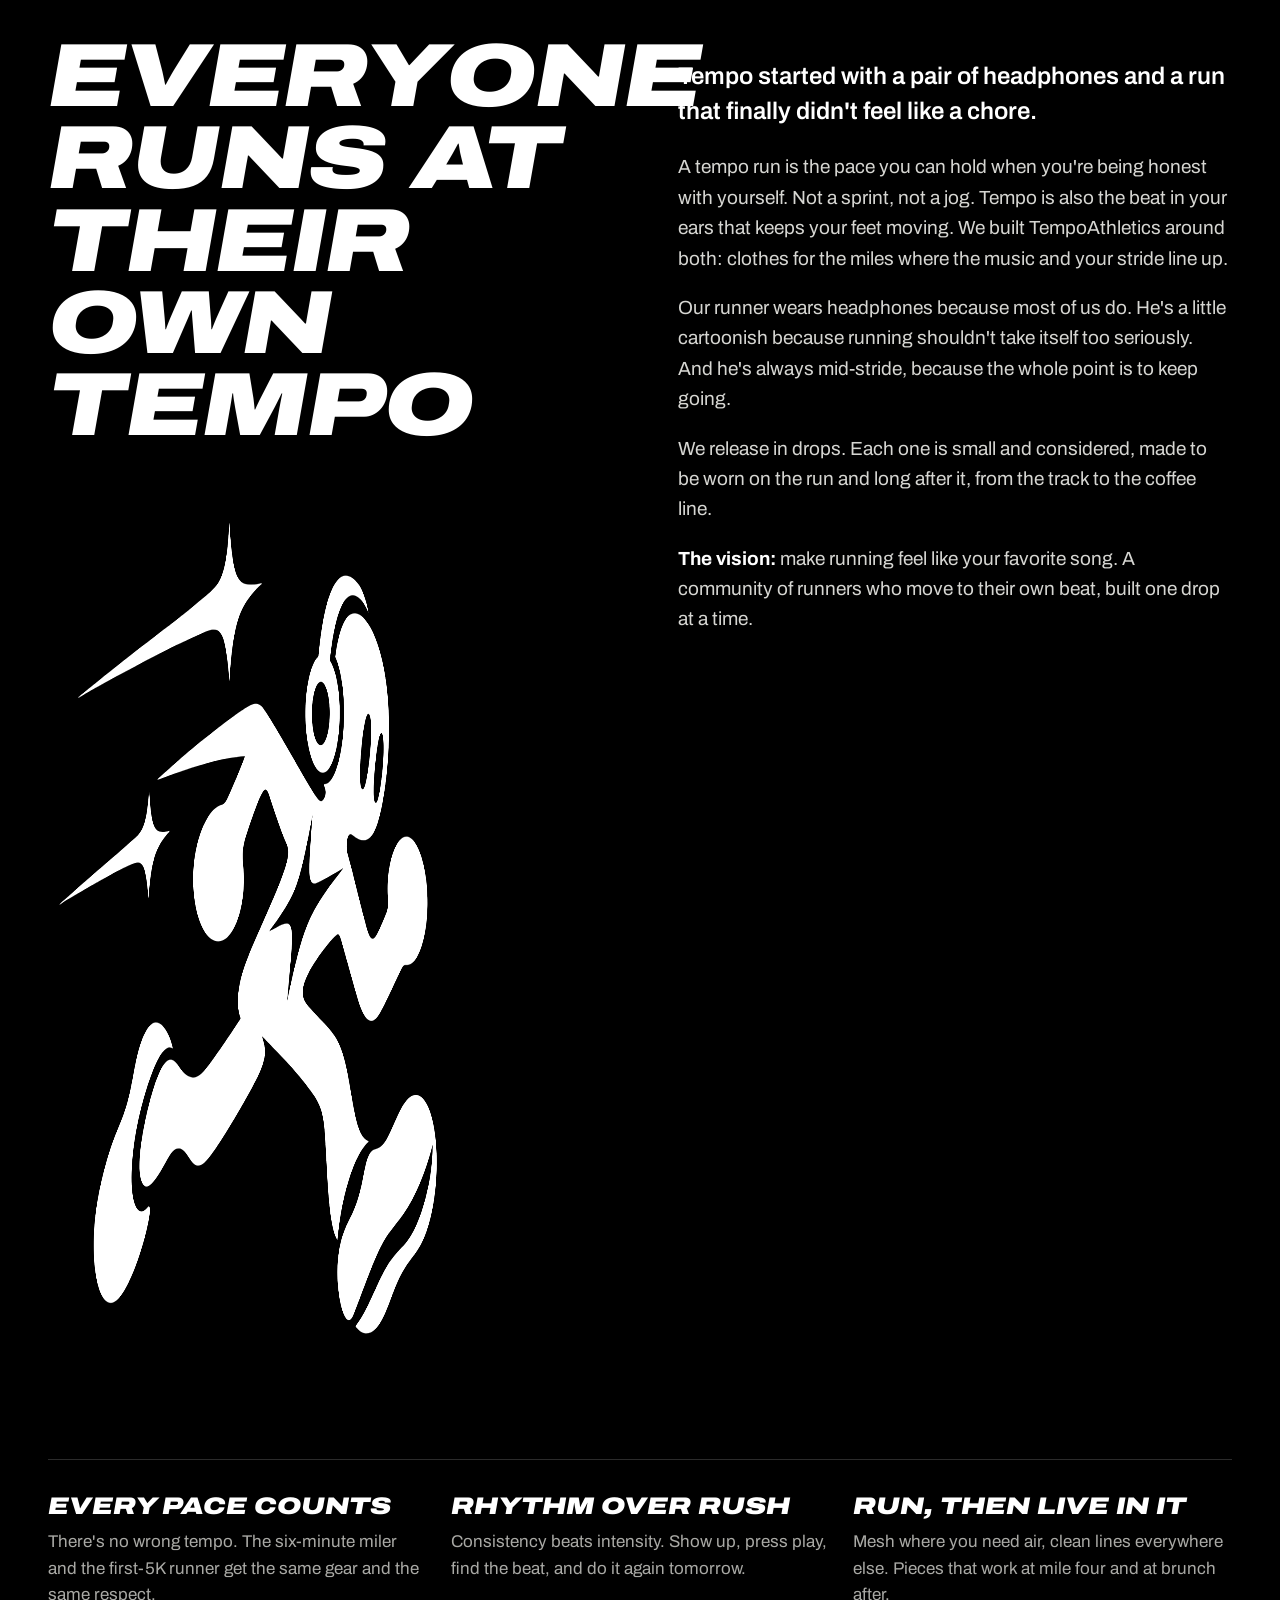
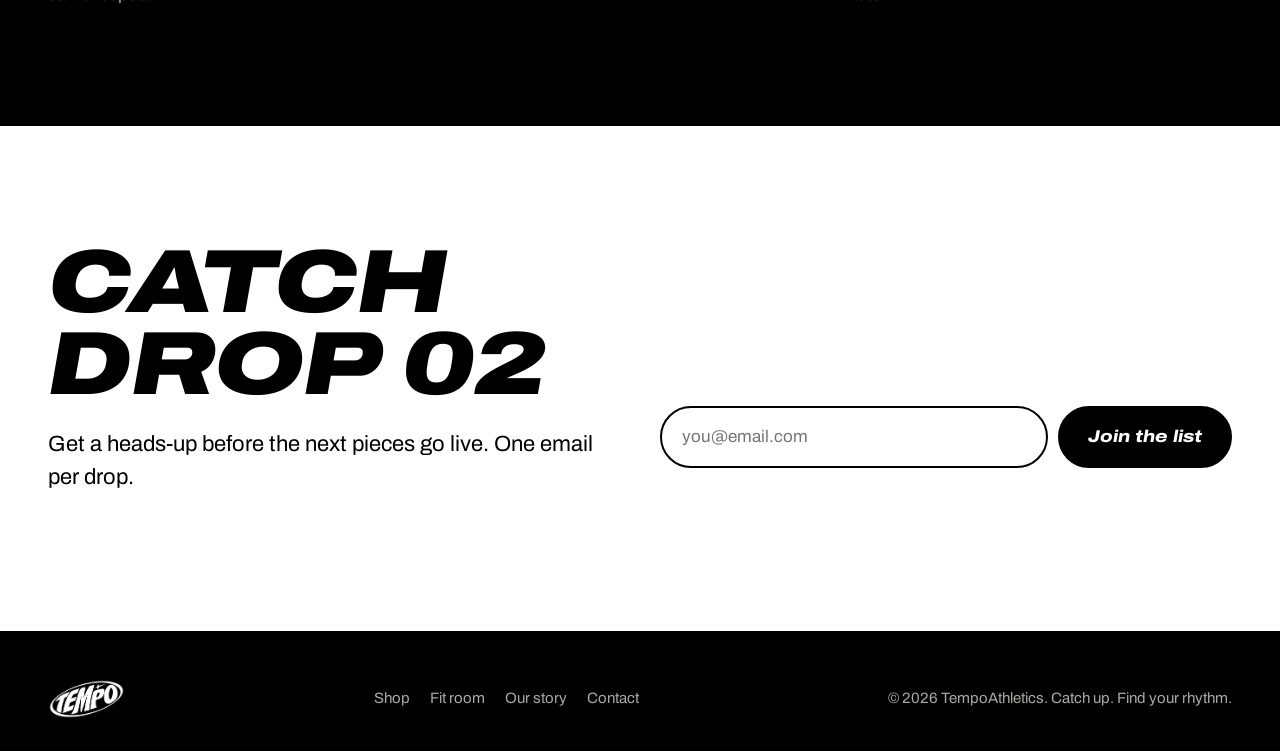
==== commit 2c5d3148: "Use Drop 01 model photos in fit room and product pages Replace illustrated fit models with the campa" ====
--- a/index.html
+++ b/index.html
@@ -53,14 +53,16 @@
     <div class="wrap">
       <div class="section-head">
         <h2 id="fit-title" class="display">Fit room</h2>
-        <p class="lede">See Drop 01 on different builds and heights before you pick a size. Full photoshoots are on the way.</p>
+        <p class="lede">Drop 01 on our models, front and back. The Pace Mesh Long Sleeve and Catch Up Split Short, worn together.</p>
       </div>
 
-      <div class="lineup" data-lineup></div>
+      <figure class="lookbook">
+        <img src="assets/lookbook/drop-01-lookbook.jpg" alt="Men's and women's models wearing the black Pace Mesh Long Sleeve and white Catch Up Split Short, shown from the front and back" width="1254" height="1254" loading="lazy">
+      </figure>
 
       <div class="builder">
         <div class="stage">
-          <div data-stage></div>
+          <img data-stage alt="" width="410" height="1194">
           <div class="stage-toggle seg" role="group" aria-label="View">
             <button type="button" data-view="front" aria-pressed="true">Front</button>
             <button type="button" data-view="back" aria-pressed="false">Back</button>
@@ -75,23 +77,19 @@
             </div>
           </fieldset>
           <fieldset class="control">
-            <legend>Your build</legend>
+            <legend>Your usual size</legend>
             <div class="seg" data-ctl="body"></div>
           </fieldset>
-          <div class="control">
-            <label for="height">Height: <span data-height-out>5'10"</span></label>
-            <input id="height" type="range" min="58" max="78" step="1" value="70" data-ctl-height>
-          </div>
           <fieldset class="control">
-            <legend>Skin tone</legend>
-            <div class="tones" data-ctl="tone"></div>
-          </fieldset>
-          <fieldset class="control">
-            <legend>Size you'd wear</legend>
+            <legend>Size you'd order</legend>
             <div class="seg" data-ctl="size"></div>
           </fieldset>
           <div class="fit-readout" aria-live="polite" data-readout></div>
-          <p class="fit-note">Illustrated fit preview based on the Drop 01 size charts. Check the size chart on each product for exact measurements.</p>
+          <p class="fit-note">Fit guidance is based on the Drop 01 size charts. Check the size chart on each product for exact measurements.</p>
+          <div class="hero-actions" style="justify-content:flex-start">
+            <a class="btn btn-solid-dark" href="product.html?id=pace-long-sleeve">Shop the long sleeve</a>
+            <a class="btn" href="product.html?id=catch-up-short">Shop the short</a>
+          </div>
         </div>
       </div>
     </div>
@@ -150,7 +148,6 @@
 </main>
 
 <script src="js/app.js"></script>
-<script src="js/fitroom.js"></script>
 <script src="js/home.js"></script>
 </body>
 </html>
--- a/css/style.css
+++ b/css/style.css
@@ -331,3 +331,19 @@
 .field input, .field select { width: 100%; min-width: 0; }
 .row-2 > *, .row-3 > * { min-width: 0; }
 .row-2, .row-3 { align-items: start; }
+
+/* Lookbook photos */
+.lookbook { margin: 0; border-radius: 6px; overflow: hidden; background: var(--ink); }
+.lookbook img { width: 100%; height: auto; }
+.stage { background: var(--ink); padding: 0 0 16px; overflow: hidden; }
+.stage img[data-stage] { width: 100%; height: auto; max-height: 78vh; object-fit: cover; object-position: top; }
+.stage .seg button { border-color: var(--paper); background: var(--ink); color: var(--paper); }
+.stage .seg button[aria-pressed="true"] { background: var(--paper); color: var(--ink); }
+.gallery .shot.photo { background: var(--ink); aspect-ratio: auto; overflow: hidden; }
+.gallery .shot.photo img { width: 100%; mix-blend-mode: normal; }
+.gallery.with-photos { grid-template-columns: 1fr 1fr; }
+.gallery.with-photos .shot:not(.photo) { grid-column: 1 / -1; }
+@media (max-width: 600px) { .gallery.with-photos { grid-template-columns: 1fr; } }
+.stage img[data-stage] { height: min(78vh, 900px); max-height: none; object-fit: contain; object-position: center; background: var(--ink); }
+.gallery .shot.photo img { aspect-ratio: 9 / 26; object-fit: cover; object-position: top; }
+@media (max-width: 820px) { .stage img[data-stage] { height: 70vh; } }
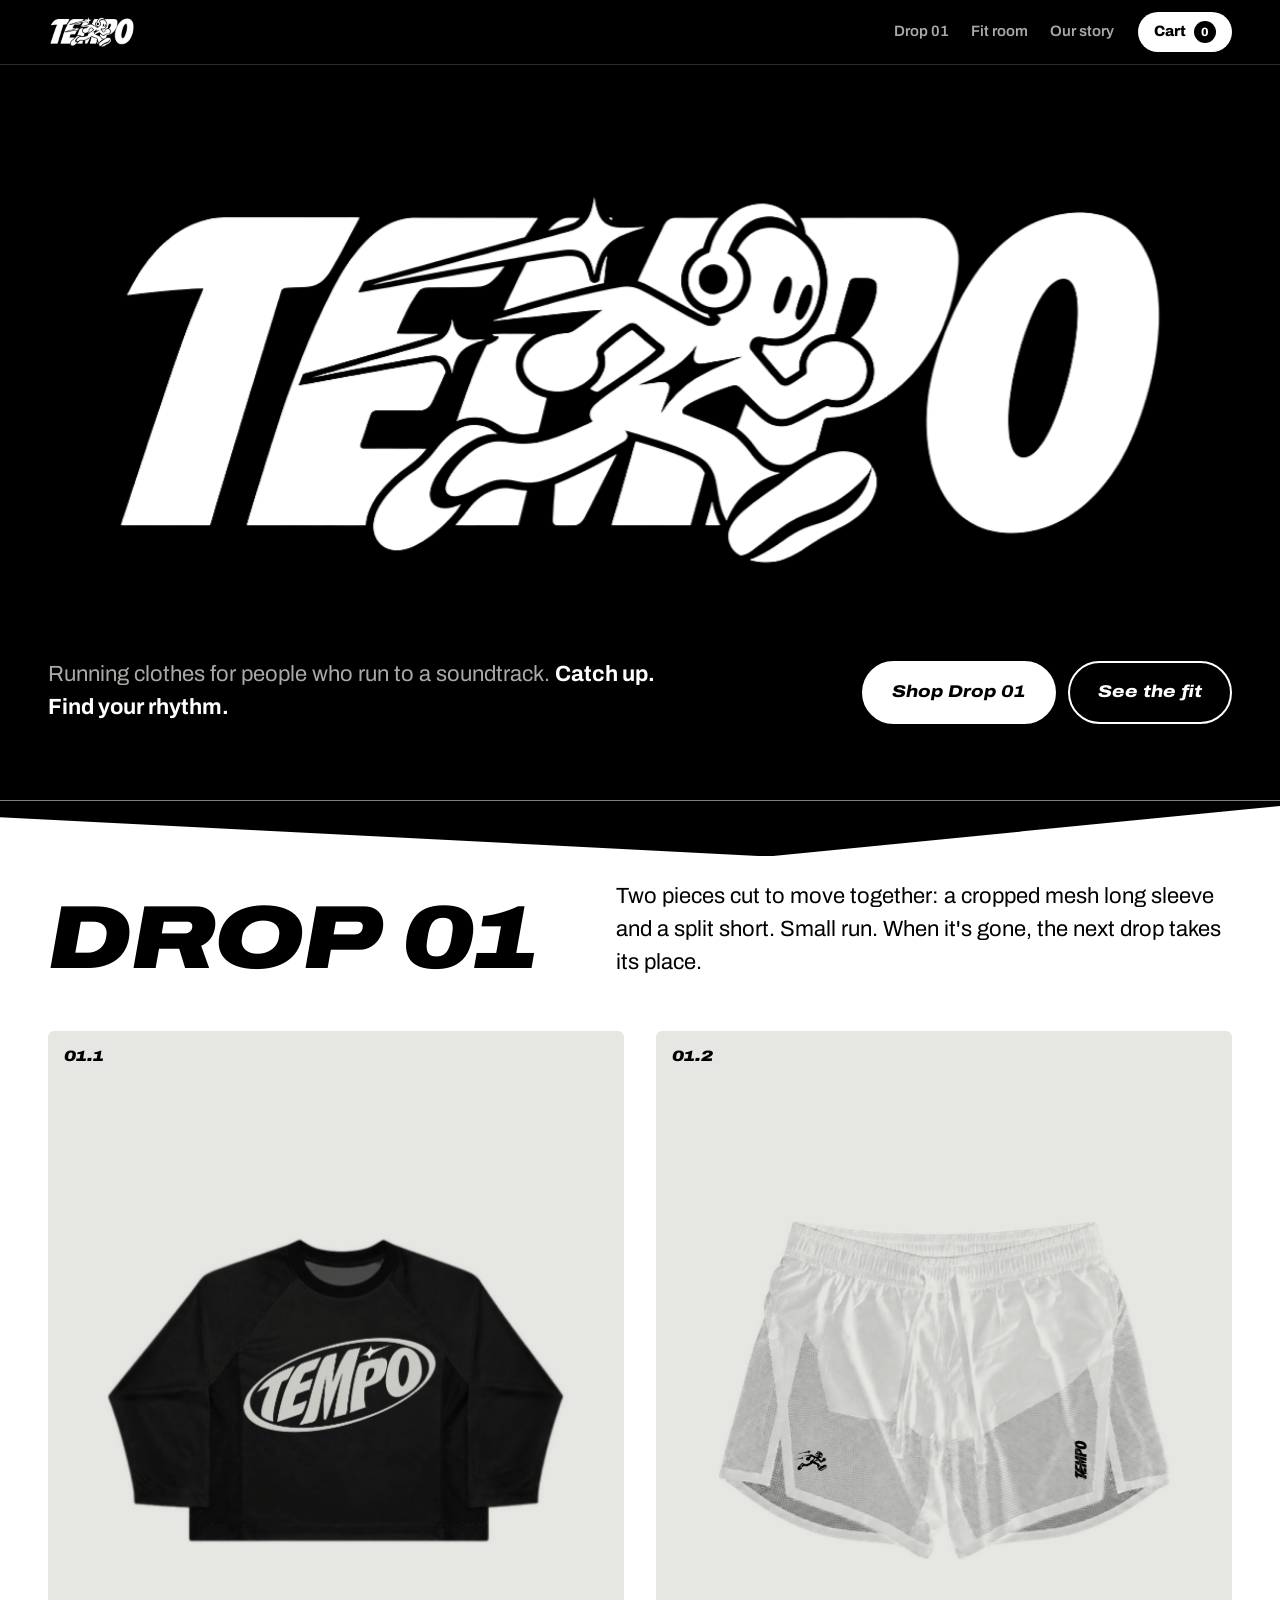
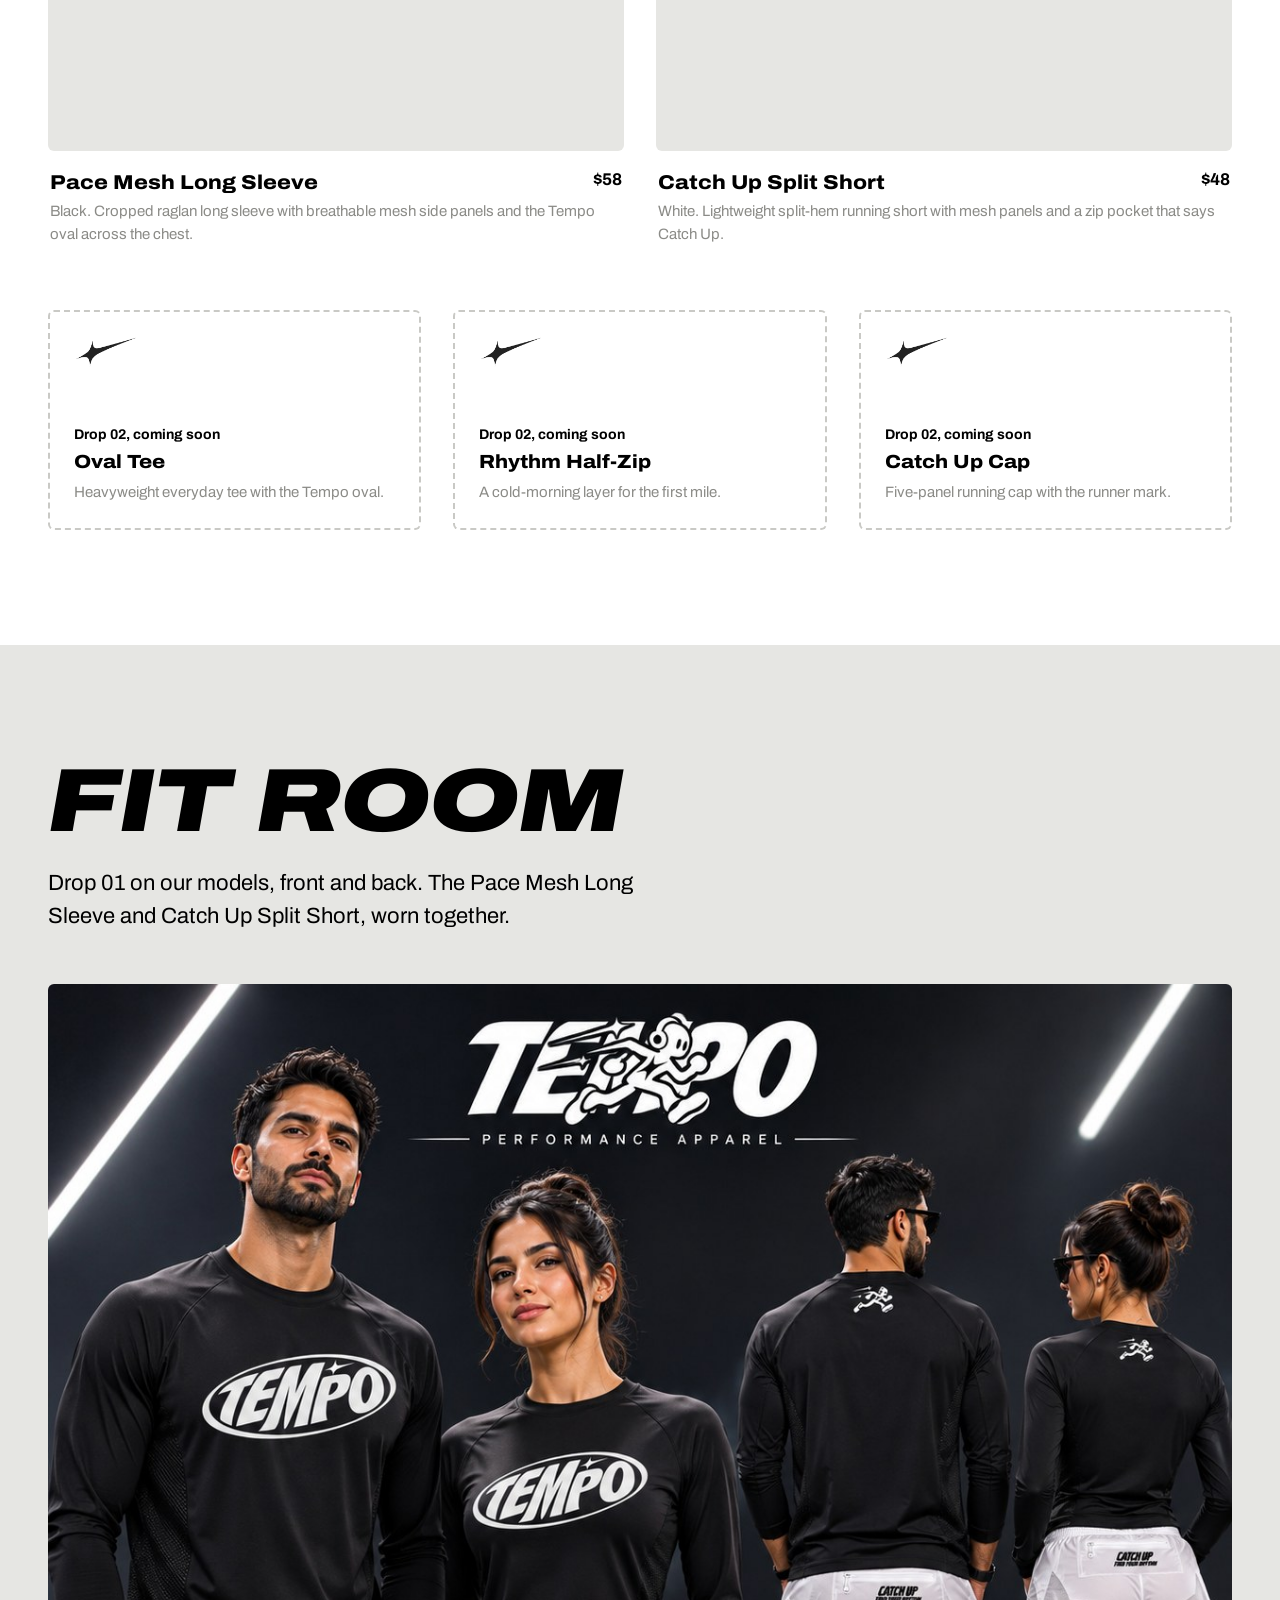
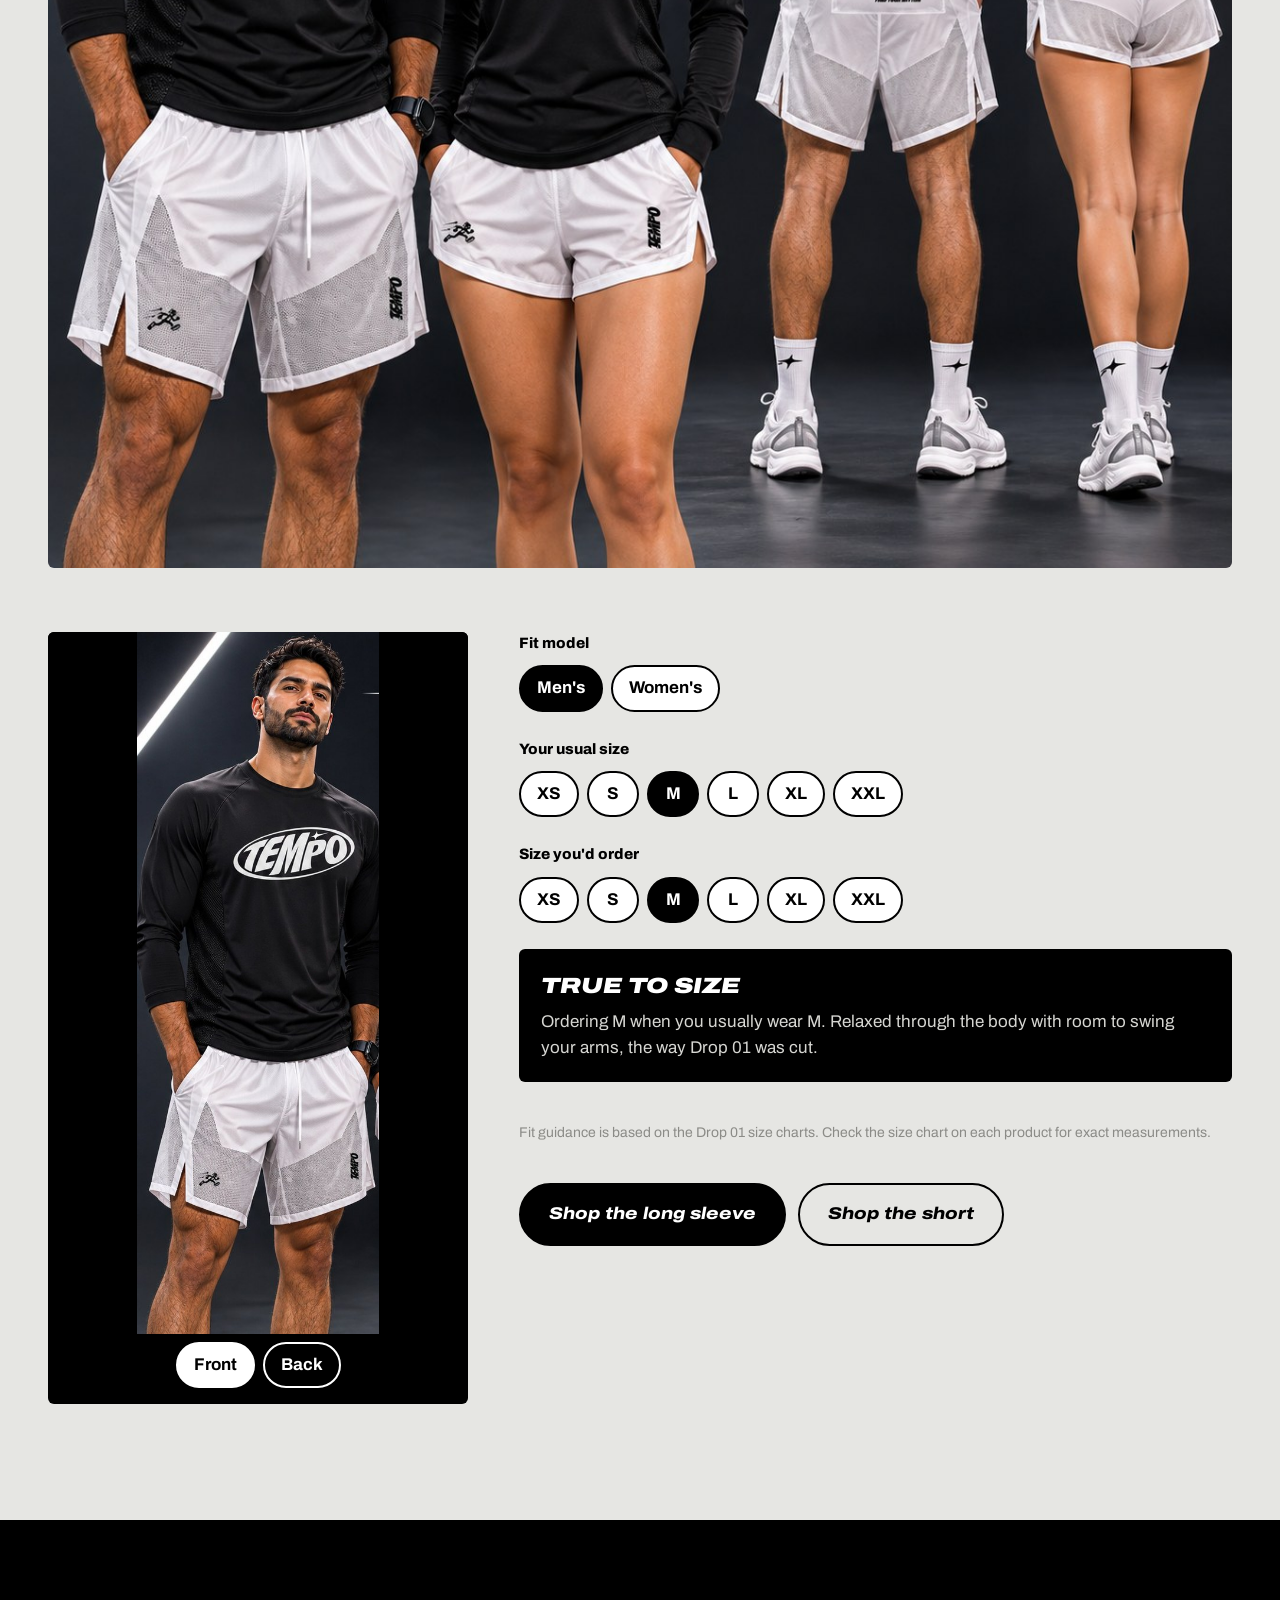
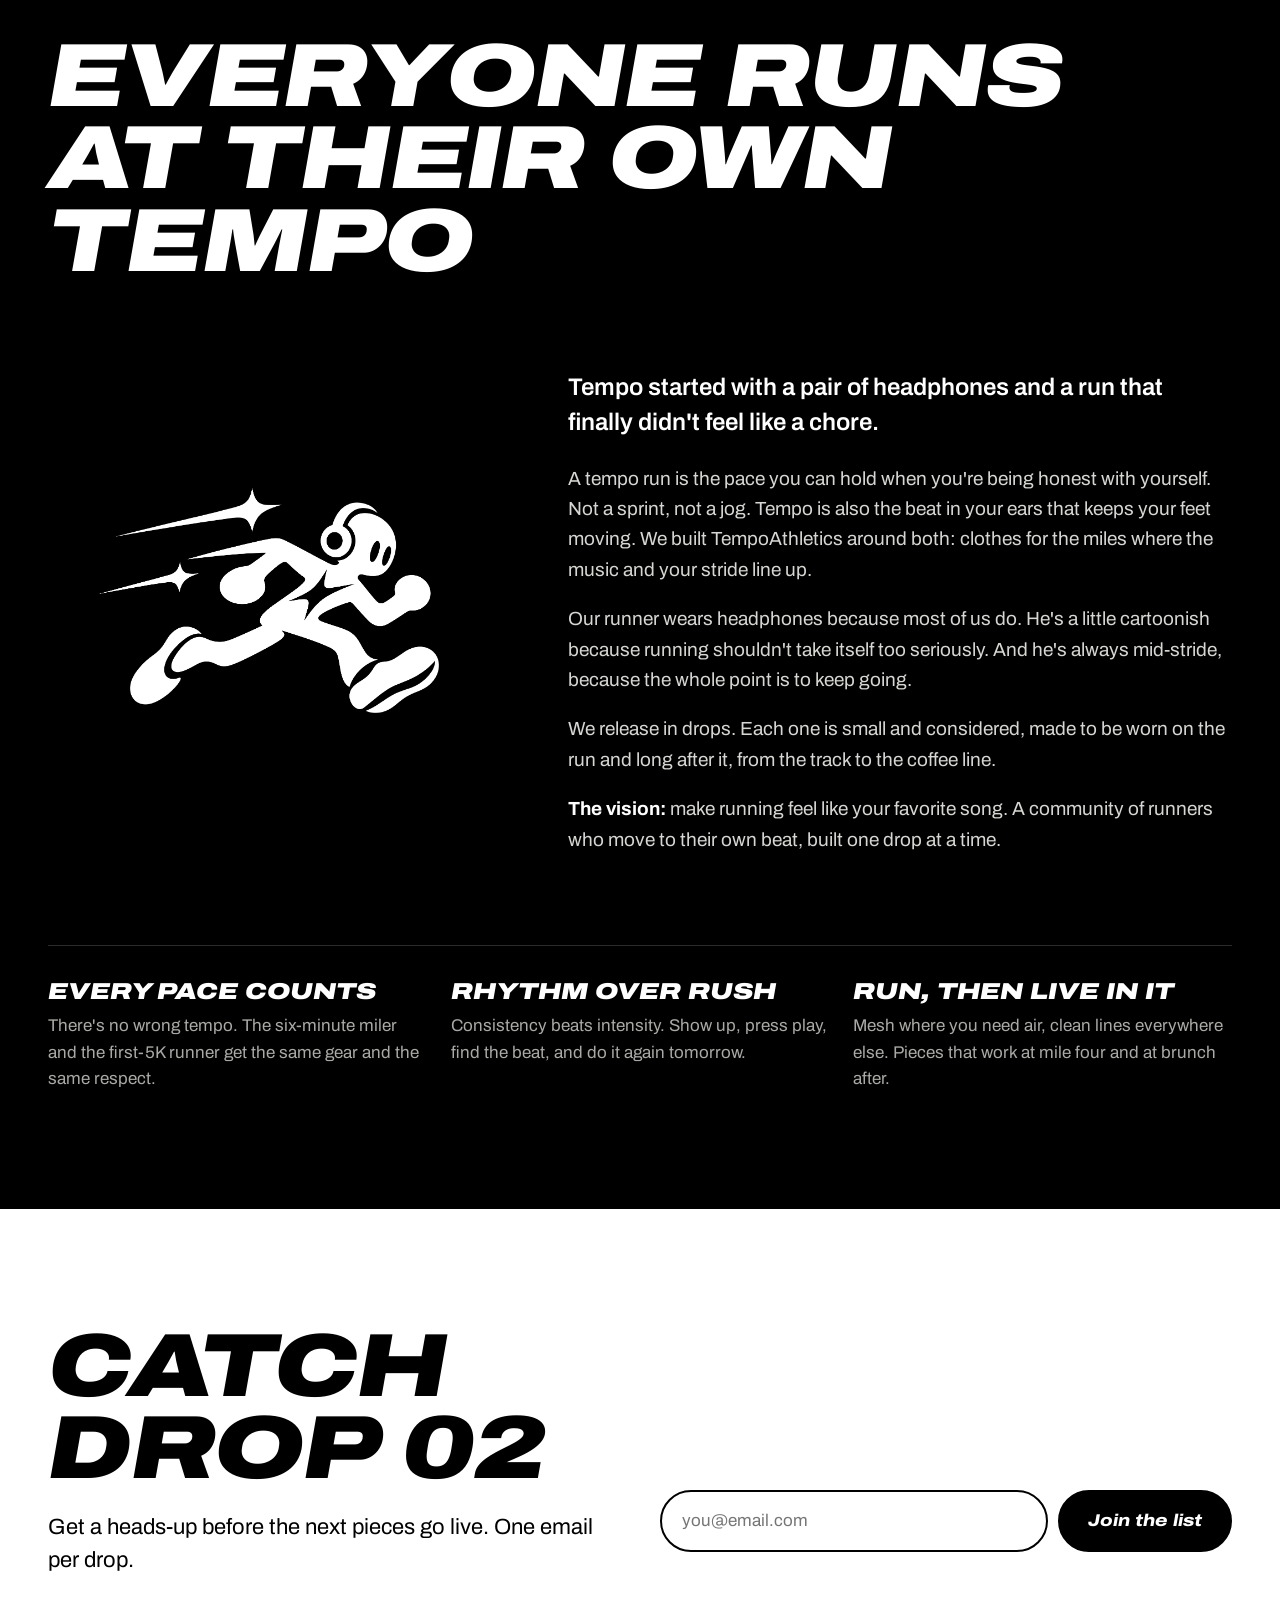
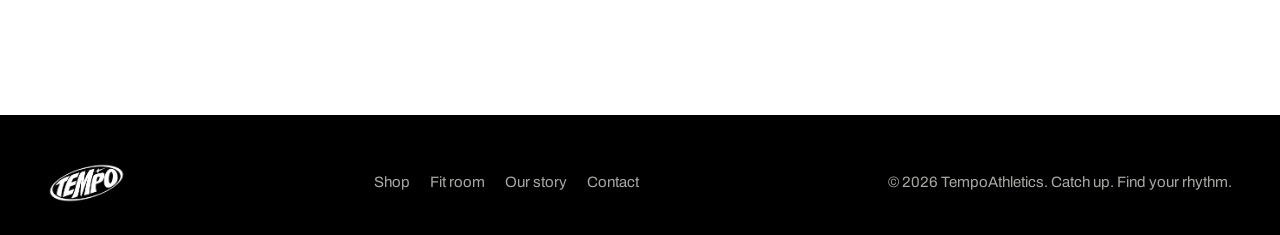
==== commit dbe3292c: "Fix story section overlap and runner sizing Headline gets its own row so it can't run into the copy," ====
--- a/index.html
+++ b/index.html
@@ -98,10 +98,10 @@
   <!-- STORY -->
   <section id="story" class="story" aria-labelledby="story-title">
     <div class="wrap">
+      <h2 id="story-title" class="display story-title">Everyone runs at their own tempo</h2>
       <div class="story-grid">
-        <div>
-          <h2 id="story-title" class="display" style="margin-bottom:40px">Everyone runs at their own tempo</h2>
-          <img class="runner" src="assets/logos/tempo-runner-white.png" alt="The Tempo runner, mid-stride with headphones on" width="1299" height="883">
+        <div class="runner-col">
+          <img class="runner" src="assets/logos/tempo-runner-white.png" alt="The Tempo runner, mid-stride with headphones on" width="1299" height="883" loading="lazy">
         </div>
         <div class="story-body">
           <p>Tempo started with a pair of headphones and a run that finally didn't feel like a chore.</p>
--- a/css/style.css
+++ b/css/style.css
@@ -347,3 +347,18 @@
 .stage img[data-stage] { height: min(78vh, 900px); max-height: none; object-fit: contain; object-position: center; background: var(--ink); }
 .gallery .shot.photo img { aspect-ratio: 9 / 26; object-fit: cover; object-position: top; }
 @media (max-width: 820px) { .stage img[data-stage] { height: 70vh; } }
+
+/* Story layout: headline on its own row so it can never run into the copy */
+.display { overflow-wrap: break-word; }
+.story-title { font-size: clamp(36px, 6.4vw, 104px); max-width: 14ch; margin-bottom: clamp(40px, 5vw, 72px); }
+.story-grid { grid-template-columns: minmax(0, 0.8fr) minmax(0, 1.2fr); align-items: center; }
+.runner-col { display: flex; justify-content: center; }
+.story-grid .runner { width: 100%; max-width: 360px; height: auto; }
+.story-body p { max-width: 36em; }
+.story-body p:last-child { margin-bottom: 0; }
+.beliefs h3 { font-size: clamp(18px, 1.8vw, 24px); }
+@media (max-width: 820px) {
+  .story-grid { grid-template-columns: 1fr; gap: 32px; }
+  .runner-col { justify-content: flex-start; }
+  .story-grid .runner { max-width: 220px; }
+}
